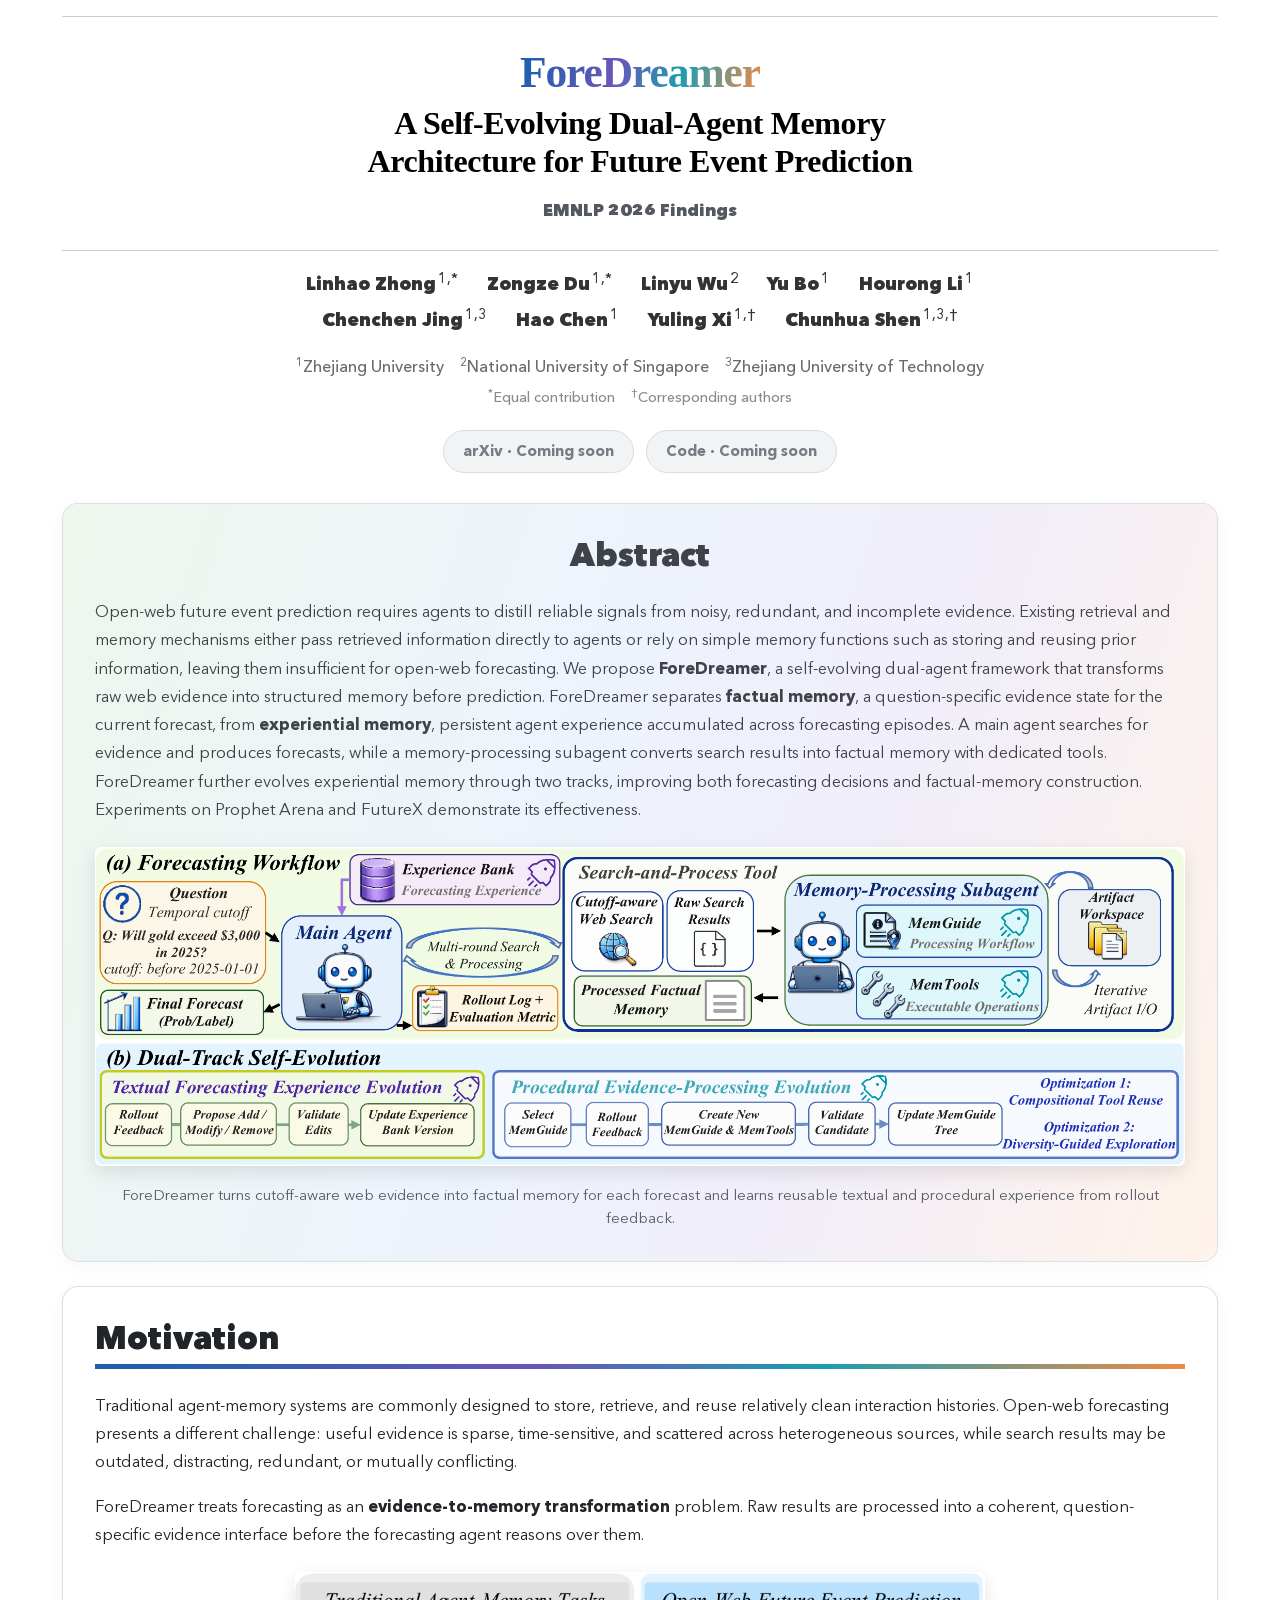
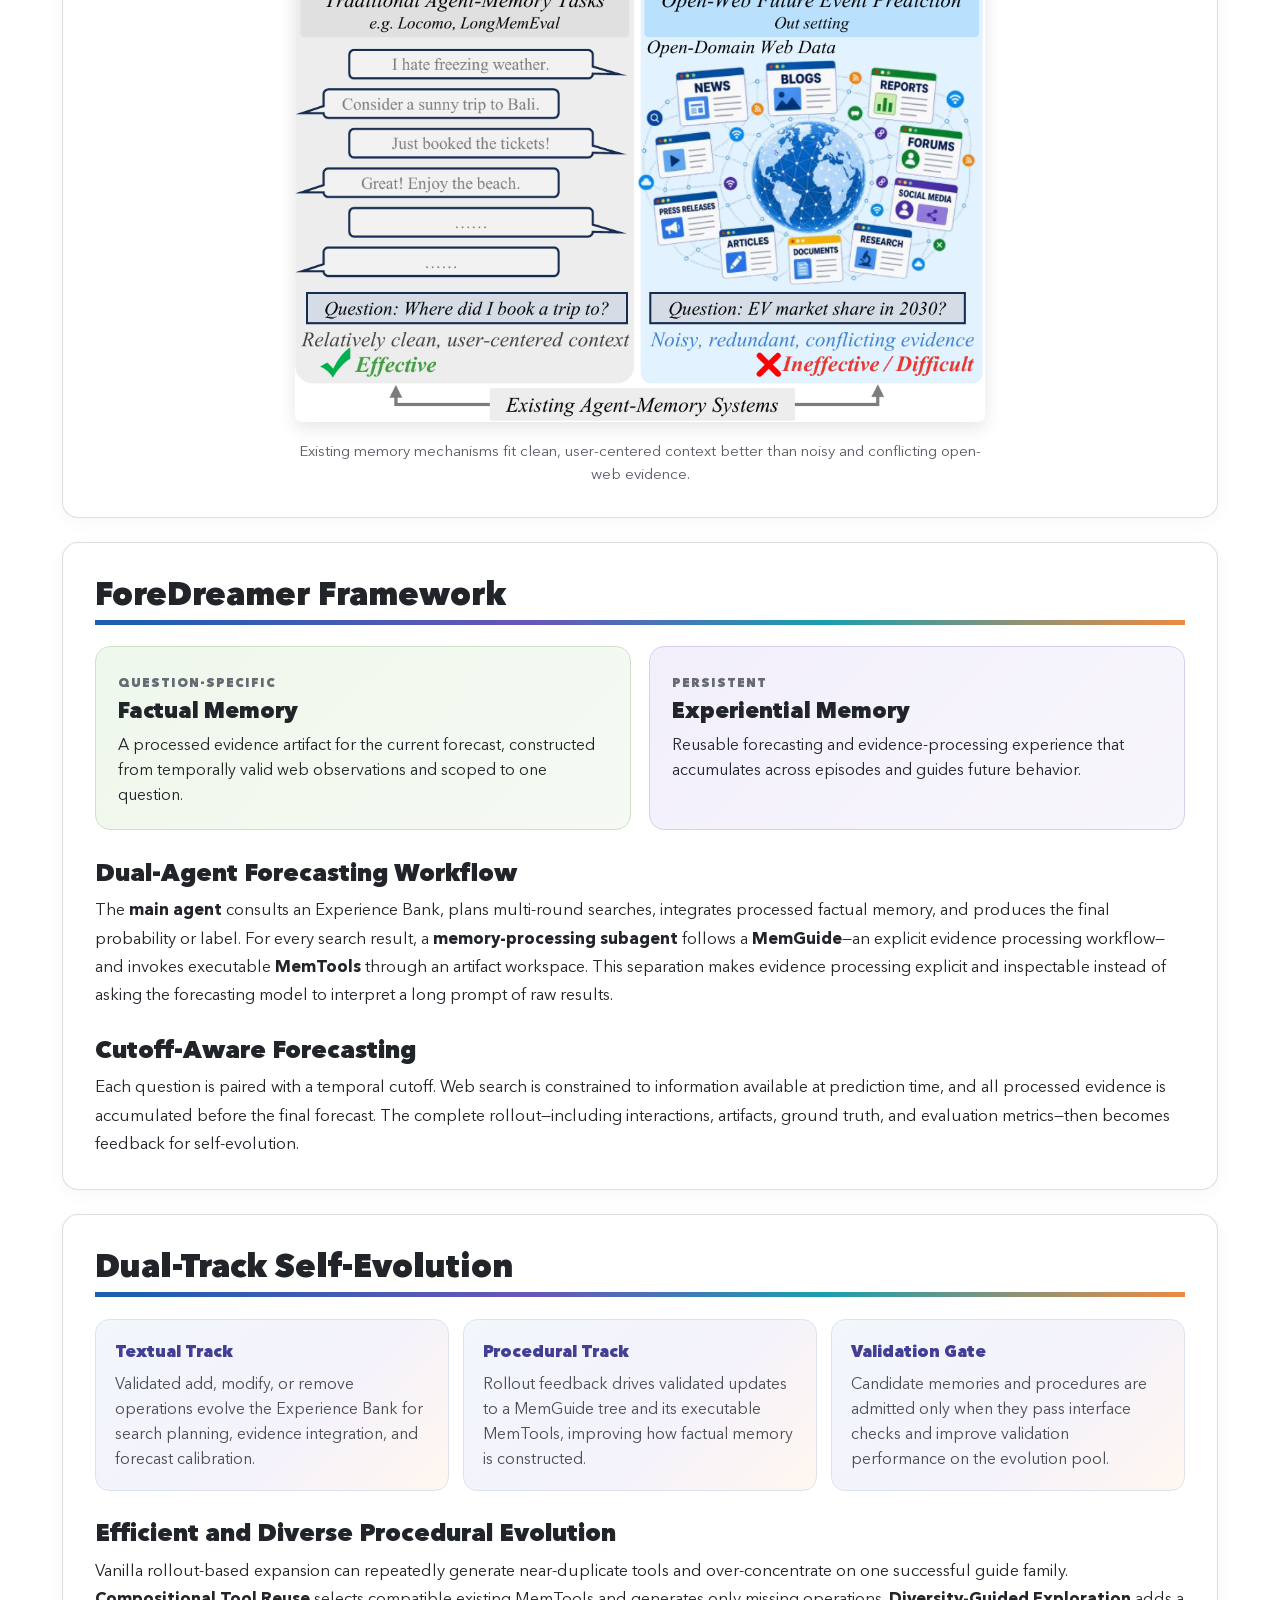
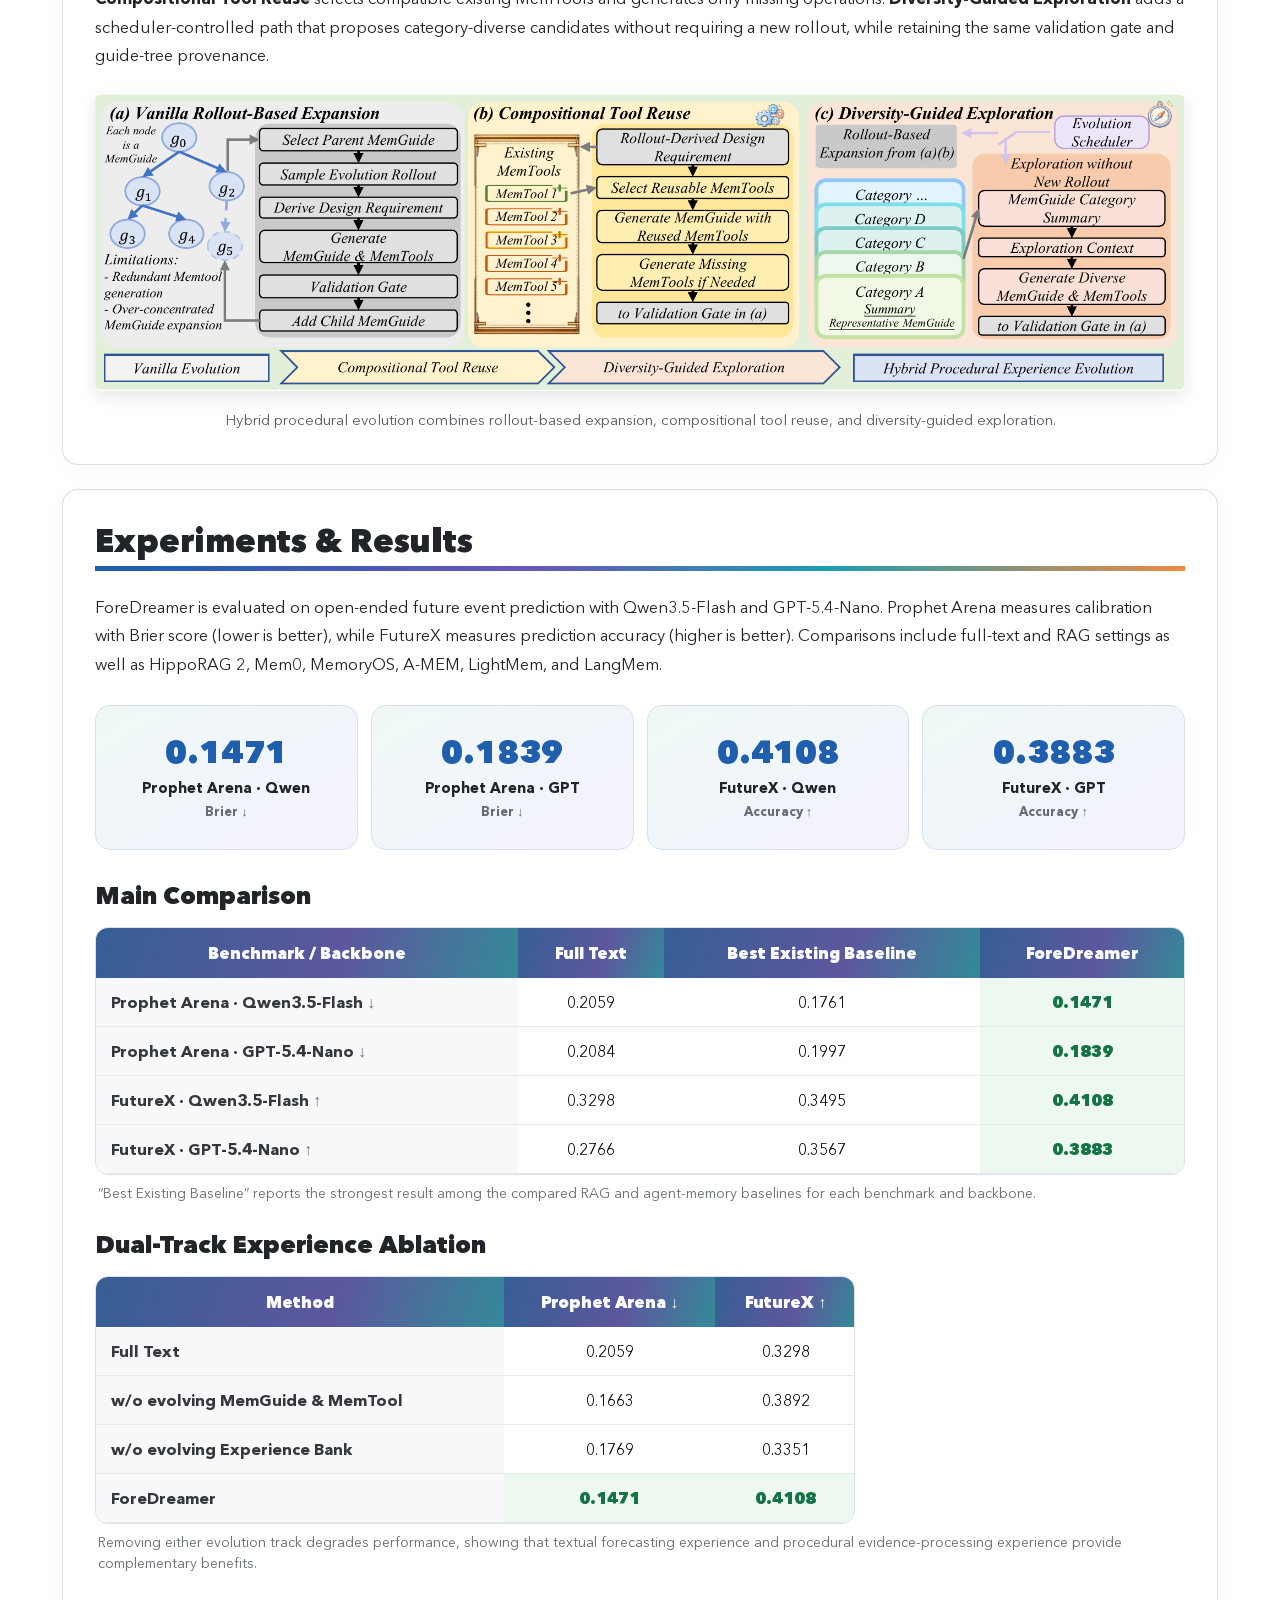
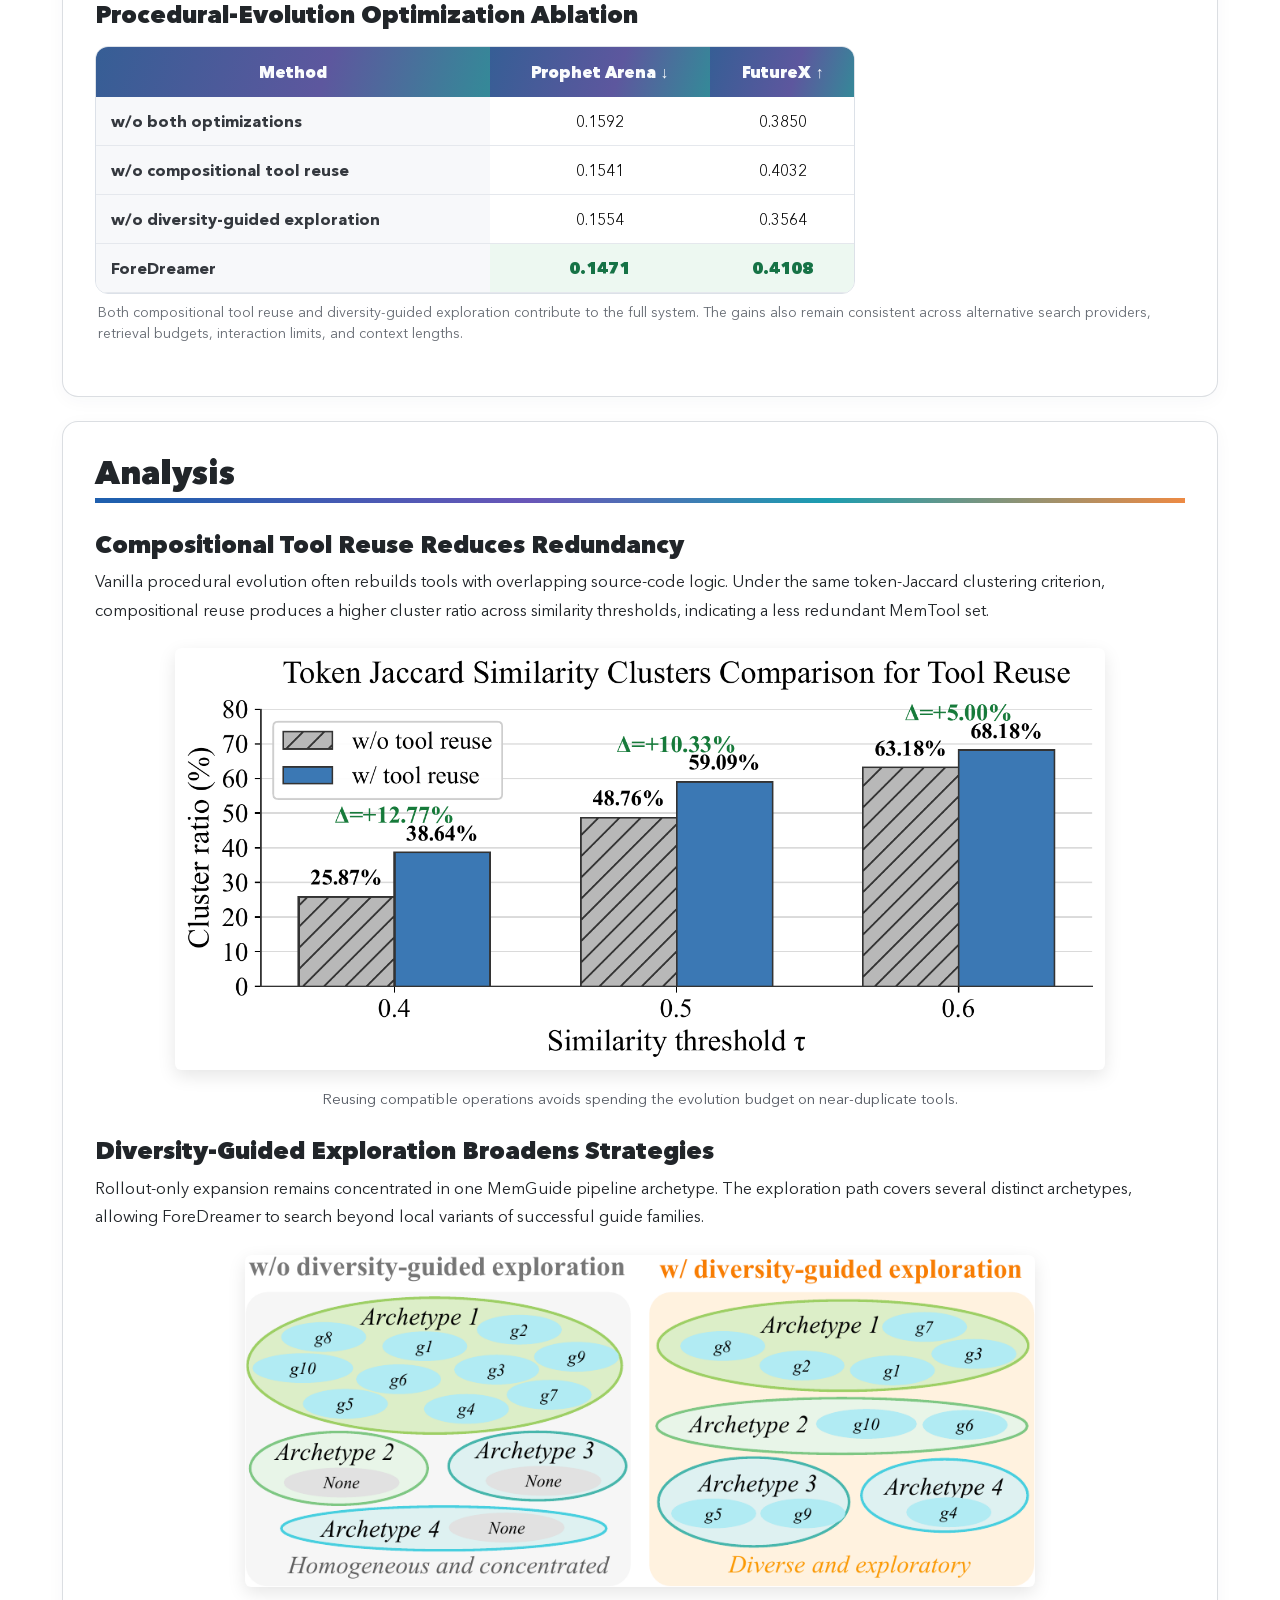
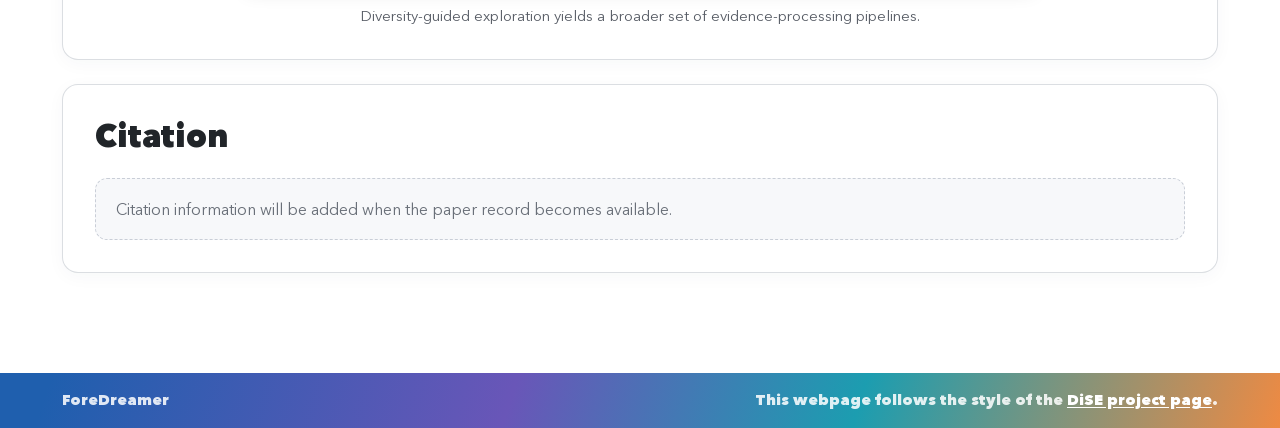
==== ForeDreamer/index.html @ 13ed76a6 "Add ForeDreamer project page" ====
<!doctype html>
<html lang="en">
<head>
    <meta charset="utf-8">
    <meta name="viewport" content="width=device-width, initial-scale=1">
    <meta name="description" content="ForeDreamer: A Self-Evolving Dual-Agent Memory Architecture for Future Event Prediction">
    <meta property="og:title" content="ForeDreamer">
    <meta property="og:description" content="A Self-Evolving Dual-Agent Memory Architecture for Future Event Prediction">
    <meta property="og:type" content="website">
    <title>ForeDreamer: Self-Evolving Memory for Future Event Prediction</title>

    <link rel="stylesheet" href="https://cdn.jsdelivr.net/npm/bootstrap@5.3.0-alpha3/dist/css/bootstrap.min.css"
          integrity="sha384-KK94CHFLLe+nY2dmCWGMq91rCGa5gtU4mk92HdvYe+M/SXH301p5ILy+dN9+nJOZ"
          crossorigin="anonymous">
    <link rel="stylesheet" href="../DiSE/fonts/avenir-next/stylesheet.css">
    <link rel="stylesheet" href="style.css">
</head>

<body>
<header class="container">
    <hr>
    <div class="container text-center hero">
        <div class="hero-mark x-gradient-font">ForeDreamer</div>
        <h1 class="title-font text-body-emphasis">
            A Self-Evolving Dual-Agent Memory Architecture for Future Event Prediction
        </h1>
        <p class="venue-line">EMNLP 2026 Findings</p>
    </div>
    <hr>

    <div class="container author text-center">
        <div class="author-row">
            <div class="author-name">
                <a href="https://zhongzero.github.io/"><strong>Linhao Zhong</strong></a><sup>1,*</sup>
            </div>
            <div class="author-name">
                <span><strong>Zongze Du</strong></span><sup>1,*</sup>
            </div>
            <div class="author-name">
                <a href="https://github.com/Celve"><strong>Linyu Wu</strong></a><sup>2</sup>
            </div>
            <div class="author-name">
                <span><strong>Yu Bo</strong></span><sup>1</sup>
            </div>
            <div class="author-name">
                <span><strong>Hourong Li</strong></span><sup>1</sup>
            </div>
        </div>
        <div class="author-row">
            <div class="author-name">
                <a href="https://jingchenchen.github.io/"><strong>Chenchen Jing</strong></a><sup>1,3</sup>
            </div>
            <div class="author-name">
                <a href="https://scholar.google.com/citations?user=FaOqRpcAAAAJ"><strong>Hao Chen</strong></a><sup>1</sup>
            </div>
            <div class="author-name">
                <a href="https://scholar.google.com/citations?user=5n05YgoAAAAJ"><strong>Yuling Xi</strong></a><sup>1,†</sup>
            </div>
            <div class="author-name">
                <a href="https://cshen.github.io/"><strong>Chunhua Shen</strong></a><sup>1,3,†</sup>
            </div>
        </div>

        <div class="organization">
            <sup>1</sup>Zhejiang University &nbsp;&nbsp;
            <sup>2</sup>National University of Singapore &nbsp;&nbsp;
            <sup>3</sup>Zhejiang University of Technology
        </div>
        <div class="footnote">
            <sup>*</sup>Equal contribution &nbsp;&nbsp;
            <sup>†</sup>Corresponding authors
        </div>
    </div>

    <div id="links" class="text-center" aria-label="Project resources">
        <span class="resource-pill unavailable">arXiv · Coming soon</span>
        <span class="resource-pill unavailable">Code · Coming soon</span>
    </div>
</header>

<main class="container">
    <section class="card">
        <div class="card-body x-gradient-block">
            <h2 class="card-title text-center card-title-margin">Abstract</h2>
            <p class="card-text">
                Open-web future event prediction requires agents to distill reliable signals from noisy, redundant,
                and incomplete evidence. Existing retrieval and memory mechanisms either pass retrieved information
                directly to agents or rely on simple memory functions such as storing and reusing prior information,
                leaving them insufficient for open-web forecasting. We propose <strong>ForeDreamer</strong>, a
                self-evolving dual-agent framework that transforms raw web evidence into structured memory before
                prediction. ForeDreamer separates <strong>factual memory</strong>, a question-specific evidence state
                for the current forecast, from <strong>experiential memory</strong>, persistent agent experience
                accumulated across forecasting episodes. A main agent searches for evidence and produces forecasts,
                while a memory-processing subagent converts search results into factual memory with dedicated tools.
                ForeDreamer further evolves experiential memory through two tracks, improving both forecasting
                decisions and factual-memory construction. Experiments on Prophet Arena and FutureX demonstrate its
                effectiveness.
            </p>
            <div class="text-center mt-4">
                <figure class="figure hero-figure">
                    <img src="./assets/overview.png" class="img-fluid rounded figure-img"
                         alt="Overview of the ForeDreamer forecasting workflow and dual-track self-evolution">
                    <figcaption class="figure-caption">
                        ForeDreamer turns cutoff-aware web evidence into factual memory for each forecast and learns
                        reusable textual and procedural experience from rollout feedback.
                    </figcaption>
                </figure>
            </div>
        </div>
    </section>

    <section class="card">
        <div class="card-body">
            <h2 class="card-title card-title-margin">Motivation</h2>
            <hr class="body-hr">
            <p class="card-text">
                Traditional agent-memory systems are commonly designed to store, retrieve, and reuse relatively clean
                interaction histories. Open-web forecasting presents a different challenge: useful evidence is sparse,
                time-sensitive, and scattered across heterogeneous sources, while search results may be outdated,
                distracting, redundant, or mutually conflicting.
            </p>
            <p class="card-text">
                ForeDreamer treats forecasting as an <strong>evidence-to-memory transformation</strong> problem. Raw
                results are processed into a coherent, question-specific evidence interface before the forecasting
                agent reasons over them.
            </p>
            <div class="text-center mt-4">
                <figure class="figure compact-figure">
                    <img src="./assets/memory-task-mismatch.png" class="img-fluid rounded figure-img"
                         alt="Task mismatch between traditional agent memory and open-web future event prediction">
                    <figcaption class="figure-caption">
                        Existing memory mechanisms fit clean, user-centered context better than noisy and conflicting
                        open-web evidence.
                    </figcaption>
                </figure>
            </div>
        </div>
    </section>

    <section class="card">
        <div class="card-body">
            <h2 class="card-title card-title-margin">ForeDreamer Framework</h2>
            <hr class="body-hr">
            <div class="memory-grid">
                <div class="memory-card factual-memory">
                    <span class="eyebrow">Question-specific</span>
                    <h3>Factual Memory</h3>
                    <p>
                        A processed evidence artifact for the current forecast, constructed from temporally valid web
                        observations and scoped to one question.
                    </p>
                </div>
                <div class="memory-card experiential-memory">
                    <span class="eyebrow">Persistent</span>
                    <h3>Experiential Memory</h3>
                    <p>
                        Reusable forecasting and evidence-processing experience that accumulates across episodes and
                        guides future behavior.
                    </p>
                </div>
            </div>

            <h4>Dual-Agent Forecasting Workflow</h4>
            <p class="card-text">
                The <strong>main agent</strong> consults an Experience Bank, plans multi-round searches, integrates
                processed factual memory, and produces the final probability or label. For every search result, a
                <strong>memory-processing subagent</strong> follows a <strong>MemGuide</strong>—an explicit evidence
                processing workflow—and invokes executable <strong>MemTools</strong> through an artifact workspace.
                This separation makes evidence processing explicit and inspectable instead of asking the forecasting
                model to interpret a long prompt of raw results.
            </p>

            <h4>Cutoff-Aware Forecasting</h4>
            <p class="card-text">
                Each question is paired with a temporal cutoff. Web search is constrained to information available at
                prediction time, and all processed evidence is accumulated before the final forecast. The complete
                rollout—including interactions, artifacts, ground truth, and evaluation metrics—then becomes feedback
                for self-evolution.
            </p>
        </div>
    </section>

    <section class="card">
        <div class="card-body">
            <h2 class="card-title card-title-margin">Dual-Track Self-Evolution</h2>
            <hr class="body-hr">
            <div class="result-grid">
                <div class="metric-card">
                    <span class="metric">Textual Track</span>
                    <p>
                        Validated add, modify, or remove operations evolve the Experience Bank for search planning,
                        evidence integration, and forecast calibration.
                    </p>
                </div>
                <div class="metric-card">
                    <span class="metric">Procedural Track</span>
                    <p>
                        Rollout feedback drives validated updates to a MemGuide tree and its executable MemTools,
                        improving how factual memory is constructed.
                    </p>
                </div>
                <div class="metric-card">
                    <span class="metric">Validation Gate</span>
                    <p>
                        Candidate memories and procedures are admitted only when they pass interface checks and improve
                        validation performance on the evolution pool.
                    </p>
                </div>
            </div>

            <h4>Efficient and Diverse Procedural Evolution</h4>
            <p class="card-text">
                Vanilla rollout-based expansion can repeatedly generate near-duplicate tools and over-concentrate on
                one successful guide family. <strong>Compositional Tool Reuse</strong> selects compatible existing
                MemTools and generates only missing operations. <strong>Diversity-Guided Exploration</strong> adds a
                scheduler-controlled path that proposes category-diverse candidates without requiring a new rollout,
                while retaining the same validation gate and guide-tree provenance.
            </p>
            <div class="text-center mt-4">
                <figure class="figure wide-figure">
                    <img src="./assets/procedural-evolution.png" class="img-fluid rounded figure-img"
                         alt="Procedural evidence-processing evolution in ForeDreamer">
                    <figcaption class="figure-caption">
                        Hybrid procedural evolution combines rollout-based expansion, compositional tool reuse, and
                        diversity-guided exploration.
                    </figcaption>
                </figure>
            </div>
        </div>
    </section>

    <section class="card">
        <div class="card-body">
            <h2 class="card-title card-title-margin">Experiments &amp; Results</h2>
            <hr class="body-hr">
            <p class="card-text">
                ForeDreamer is evaluated on open-ended future event prediction with Qwen3.5-Flash and GPT-5.4-Nano.
                Prophet Arena measures calibration with Brier score (lower is better), while FutureX measures prediction
                accuracy (higher is better). Comparisons include full-text and RAG settings as well as HippoRAG 2,
                Mem0, MemoryOS, A-MEM, LightMem, and LangMem.
            </p>

            <div class="score-grid" aria-label="ForeDreamer headline results">
                <div class="score-card">
                    <span class="score">0.1471</span>
                    <span class="score-label">Prophet Arena · Qwen</span>
                    <span class="direction">Brier ↓</span>
                </div>
                <div class="score-card">
                    <span class="score">0.1839</span>
                    <span class="score-label">Prophet Arena · GPT</span>
                    <span class="direction">Brier ↓</span>
                </div>
                <div class="score-card">
                    <span class="score">0.4108</span>
                    <span class="score-label">FutureX · Qwen</span>
                    <span class="direction">Accuracy ↑</span>
                </div>
                <div class="score-card">
                    <span class="score">0.3883</span>
                    <span class="score-label">FutureX · GPT</span>
                    <span class="direction">Accuracy ↑</span>
                </div>
            </div>

            <h4>Main Comparison</h4>
            <div class="table-responsive result-table-wrap">
                <table class="table result-table align-middle">
                    <thead>
                    <tr>
                        <th scope="col">Benchmark / Backbone</th>
                        <th scope="col">Full Text</th>
                        <th scope="col">Best Existing Baseline</th>
                        <th scope="col">ForeDreamer</th>
                    </tr>
                    </thead>
                    <tbody>
                    <tr>
                        <th scope="row">Prophet Arena · Qwen3.5-Flash <span class="table-direction">↓</span></th>
                        <td>0.2059</td>
                        <td>0.1761</td>
                        <td class="best">0.1471</td>
                    </tr>
                    <tr>
                        <th scope="row">Prophet Arena · GPT-5.4-Nano <span class="table-direction">↓</span></th>
                        <td>0.2084</td>
                        <td>0.1997</td>
                        <td class="best">0.1839</td>
                    </tr>
                    <tr>
                        <th scope="row">FutureX · Qwen3.5-Flash <span class="table-direction">↑</span></th>
                        <td>0.3298</td>
                        <td>0.3495</td>
                        <td class="best">0.4108</td>
                    </tr>
                    <tr>
                        <th scope="row">FutureX · GPT-5.4-Nano <span class="table-direction">↑</span></th>
                        <td>0.2766</td>
                        <td>0.3567</td>
                        <td class="best">0.3883</td>
                    </tr>
                    </tbody>
                </table>
            </div>
            <p class="table-note">
                “Best Existing Baseline” reports the strongest result among the compared RAG and agent-memory
                baselines for each benchmark and backbone.
            </p>

            <h4>Dual-Track Experience Ablation</h4>
            <div class="table-responsive result-table-wrap compact-table">
                <table class="table result-table align-middle">
                    <thead>
                    <tr>
                        <th scope="col">Method</th>
                        <th scope="col">Prophet Arena ↓</th>
                        <th scope="col">FutureX ↑</th>
                    </tr>
                    </thead>
                    <tbody>
                    <tr>
                        <th scope="row">Full Text</th>
                        <td>0.2059</td>
                        <td>0.3298</td>
                    </tr>
                    <tr>
                        <th scope="row">w/o evolving MemGuide &amp; MemTool</th>
                        <td>0.1663</td>
                        <td>0.3892</td>
                    </tr>
                    <tr>
                        <th scope="row">w/o evolving Experience Bank</th>
                        <td>0.1769</td>
                        <td>0.3351</td>
                    </tr>
                    <tr>
                        <th scope="row">ForeDreamer</th>
                        <td class="best">0.1471</td>
                        <td class="best">0.4108</td>
                    </tr>
                    </tbody>
                </table>
            </div>
            <p class="table-note">
                Removing either evolution track degrades performance, showing that textual forecasting experience and
                procedural evidence-processing experience provide complementary benefits.
            </p>

            <h4>Procedural-Evolution Optimization Ablation</h4>
            <div class="table-responsive result-table-wrap compact-table">
                <table class="table result-table align-middle">
                    <thead>
                    <tr>
                        <th scope="col">Method</th>
                        <th scope="col">Prophet Arena ↓</th>
                        <th scope="col">FutureX ↑</th>
                    </tr>
                    </thead>
                    <tbody>
                    <tr>
                        <th scope="row">w/o both optimizations</th>
                        <td>0.1592</td>
                        <td>0.3850</td>
                    </tr>
                    <tr>
                        <th scope="row">w/o compositional tool reuse</th>
                        <td>0.1541</td>
                        <td>0.4032</td>
                    </tr>
                    <tr>
                        <th scope="row">w/o diversity-guided exploration</th>
                        <td>0.1554</td>
                        <td>0.3564</td>
                    </tr>
                    <tr>
                        <th scope="row">ForeDreamer</th>
                        <td class="best">0.1471</td>
                        <td class="best">0.4108</td>
                    </tr>
                    </tbody>
                </table>
            </div>
            <p class="table-note">
                Both compositional tool reuse and diversity-guided exploration contribute to the full system. The
                gains also remain consistent across alternative search providers, retrieval budgets, interaction
                limits, and context lengths.
            </p>
        </div>
    </section>

    <section class="card">
        <div class="card-body">
            <h2 class="card-title card-title-margin">Analysis</h2>
            <hr class="body-hr">
            <h4>Compositional Tool Reuse Reduces Redundancy</h4>
            <p class="card-text">
                Vanilla procedural evolution often rebuilds tools with overlapping source-code logic. Under the same
                token-Jaccard clustering criterion, compositional reuse produces a higher cluster ratio across
                similarity thresholds, indicating a less redundant MemTool set.
            </p>
            <div class="text-center mt-4">
                <figure class="figure analysis-figure">
                    <img src="./assets/tool-reuse-analysis.png" class="img-fluid rounded figure-img"
                         alt="MemTool cluster ratio comparison with and without compositional tool reuse">
                    <figcaption class="figure-caption">
                        Reusing compatible operations avoids spending the evolution budget on near-duplicate tools.
                    </figcaption>
                </figure>
            </div>

            <h4>Diversity-Guided Exploration Broadens Strategies</h4>
            <p class="card-text">
                Rollout-only expansion remains concentrated in one MemGuide pipeline archetype. The exploration path
                covers several distinct archetypes, allowing ForeDreamer to search beyond local variants of successful
                guide families.
            </p>
            <div class="text-center mt-4">
                <figure class="figure analysis-figure diversity-figure">
                    <img src="./assets/diversity-analysis.png" class="img-fluid rounded figure-img"
                         alt="MemGuide archetypes with and without diversity-guided exploration">
                    <figcaption class="figure-caption">
                        Diversity-guided exploration yields a broader set of evidence-processing pipelines.
                    </figcaption>
                </figure>
            </div>
        </div>
    </section>

    <section class="card citation-card">
        <div class="card-body">
            <h2 class="card-title card-title-margin">Citation</h2>
            <p class="coming-soon mb-0">
                Citation information will be added when the paper record becomes available.
            </p>
        </div>
    </section>
</main>

<footer class="footer">
    <div class="container footer-inner">
        <p class="footer-title mb-0">ForeDreamer</p>
        <p class="footer-text mb-0">
            This webpage follows the style of the
            <a href="../DiSE/">DiSE project page</a>.
        </p>
    </div>
</footer>
</body>
</html>
---- DiSE/fonts/avenir-next/stylesheet.css ----
@font-face {
    font-family: 'Avenir Next Cyr';
    src: url('AvenirNextCyr-UltraLight.eot');
    src: local('Avenir Next Cyr Ultra Light'), local('AvenirNextCyr-UltraLight'),
        url('AvenirNextCyr-UltraLight.eot?#iefix') format('embedded-opentype'),
        url('AvenirNextCyr-UltraLight.woff2') format('woff2'),
        url('AvenirNextCyr-UltraLight.woff') format('woff'),
        url('AvenirNextCyr-UltraLight.ttf') format('truetype');
    font-weight: 100;
    font-style: normal;
}

@font-face {
    font-family: 'Avenir Next Cyr';
    src: url('AvenirNextCyr-UltraLightIt.eot');
    src: local('Avenir Next Cyr Ultra Light Italic'), local('AvenirNextCyr-UltraLightIt'),
        url('AvenirNextCyr-UltraLightIt.eot?#iefix') format('embedded-opentype'),
        url('AvenirNextCyr-UltraLightIt.woff2') format('woff2'),
        url('AvenirNextCyr-UltraLightIt.woff') format('woff'),
        url('AvenirNextCyr-UltraLightIt.ttf') format('truetype');
    font-weight: 100;
    font-style: italic;
}

@font-face {
    font-family: 'Avenir Next Cyr';
    src: url('AvenirNextCyr-Thin.eot');
    src: local('Avenir Next Cyr Thin'), local('AvenirNextCyr-Thin'),
        url('AvenirNextCyr-Thin.eot?#iefix') format('embedded-opentype'),
        url('AvenirNextCyr-Thin.woff2') format('woff2'),
        url('AvenirNextCyr-Thin.woff') format('woff'),
        url('AvenirNextCyr-Thin.ttf') format('truetype');
    font-weight: 200;
    font-style: normal;
}

@font-face {
    font-family: 'Avenir Next Cyr';
    src: url('AvenirNextCyr-ThinItalic.eot');
    src: local('Avenir Next Cyr Thin Italic'), local('AvenirNextCyr-ThinItalic'),
        url('AvenirNextCyr-ThinItalic.eot?#iefix') format('embedded-opentype'),
        url('AvenirNextCyr-ThinItalic.woff2') format('woff2'),
        url('AvenirNextCyr-ThinItalic.woff') format('woff'),
        url('AvenirNextCyr-ThinItalic.ttf') format('truetype');
    font-weight: 200;
    font-style: italic;
}

@font-face {
    font-family: 'Avenir Next Cyr';
    src: url('AvenirNextCyr-Light.eot');
    src: local('Avenir Next Cyr Light'), local('AvenirNextCyr-Light'),
        url('AvenirNextCyr-Light.eot?#iefix') format('embedded-opentype'),
        url('AvenirNextCyr-Light.woff2') format('woff2'),
        url('AvenirNextCyr-Light.woff') format('woff'),
        url('AvenirNextCyr-Light.ttf') format('truetype');
    font-weight: 300;
    font-style: normal;
}

@font-face {
    font-family: 'Avenir Next Cyr';
    src: url('AvenirNextCyr-LightItalic.eot');
    src: local('Avenir Next Cyr Light Italic'), local('AvenirNextCyr-LightItalic'),
        url('AvenirNextCyr-LightItalic.eot?#iefix') format('embedded-opentype'),
        url('AvenirNextCyr-LightItalic.woff2') format('woff2'),
        url('AvenirNextCyr-LightItalic.woff') format('woff'),
        url('AvenirNextCyr-LightItalic.ttf') format('truetype');
    font-weight: 300;
    font-style: italic;
}

@font-face {
    font-family: 'Avenir Next Cyr';
    src: url('AvenirNextCyr-Regular.eot');
    src: local('Avenir Next Cyr Regular'), local('AvenirNextCyr-Regular'),
        url('AvenirNextCyr-Regular.eot?#iefix') format('embedded-opentype'),
        url('AvenirNextCyr-Regular.woff2') format('woff2'),
        url('AvenirNextCyr-Regular.woff') format('woff'),
        url('AvenirNextCyr-Regular.ttf') format('truetype');
    font-weight: 400;
    font-style: normal;
}

@font-face {
    font-family: 'Avenir Next Cyr';
    src: url('AvenirNextCyr-Italic.eot');
    src: local('Avenir Next Cyr Italic'), local('AvenirNextCyr-Italic'),
        url('AvenirNextCyr-Italic.eot?#iefix') format('embedded-opentype'),
        url('AvenirNextCyr-Italic.woff2') format('woff2'),
        url('AvenirNextCyr-Italic.woff') format('woff'),
        url('AvenirNextCyr-Italic.ttf') format('truetype');
    font-weight: 400;
    font-style: italic;
}

@font-face {
    font-family: 'Avenir Next Cyr';
    src: url('AvenirNextCyr-Medium.eot');
    src: local('Avenir Next Cyr Medium'), local('AvenirNextCyr-Medium'),
        url('AvenirNextCyr-Medium.eot?#iefix') format('embedded-opentype'),
        url('AvenirNextCyr-Medium.woff2') format('woff2'),
        url('AvenirNextCyr-Medium.woff') format('woff'),
        url('AvenirNextCyr-Medium.ttf') format('truetype');
    font-weight: 500;
    font-style: normal;
}

@font-face {
    font-family: 'Avenir Next Cyr';
    src: url('AvenirNextCyr-MediumItalic.eot');
    src: local('Avenir Next Cyr Medium Italic'), local('AvenirNextCyr-MediumItalic'),
        url('AvenirNextCyr-MediumItalic.eot?#iefix') format('embedded-opentype'),
        url('AvenirNextCyr-MediumItalic.woff2') format('woff2'),
        url('AvenirNextCyr-MediumItalic.woff') format('woff'),
        url('AvenirNextCyr-MediumItalic.ttf') format('truetype');
    font-weight: 500;
    font-style: italic;
}

@font-face {
    font-family: 'Avenir Next Cyr';
    src: url('AvenirNextCyr-Demi.eot');
    src: local('Avenir Next Cyr Demi'), local('AvenirNextCyr-Demi'),
        url('AvenirNextCyr-Demi.eot?#iefix') format('embedded-opentype'),
        url('AvenirNextCyr-Demi.woff2') format('woff2'),
        url('AvenirNextCyr-Demi.woff') format('woff'),
        url('AvenirNextCyr-Demi.ttf') format('truetype');
    font-weight: 600;
    font-style: normal;
}

@font-face {
    font-family: 'Avenir Next Cyr';
    src: url('AvenirNextCyr-DemiItalic.eot');
    src: local('Avenir Next Cyr Demi Italic'), local('AvenirNextCyr-DemiItalic'),
        url('AvenirNextCyr-DemiItalic.eot?#iefix') format('embedded-opentype'),
        url('AvenirNextCyr-DemiItalic.woff2') format('woff2'),
        url('AvenirNextCyr-DemiItalic.woff') format('woff'),
        url('AvenirNextCyr-DemiItalic.ttf') format('truetype');
    font-weight: 600;
    font-style: italic;
}

@font-face {
    font-family: 'Avenir Next Cyr';
    src: url('AvenirNextCyr-Bold.eot');
    src: local('Avenir Next Cyr Bold'), local('AvenirNextCyr-Bold'),
        url('AvenirNextCyr-Bold.eot?#iefix') format('embedded-opentype'),
        url('AvenirNextCyr-Bold.woff2') format('woff2'),
        url('AvenirNextCyr-Bold.woff') format('woff'),
        url('AvenirNextCyr-Bold.ttf') format('truetype');
    font-weight: 700;
    font-style: normal;
}

@font-face {
    font-family: 'Avenir Next Cyr';
    src: url('AvenirNextCyr-BoldItalic.eot');
    src: local('Avenir Next Cyr Bold Italic'), local('AvenirNextCyr-BoldItalic'),
        url('AvenirNextCyr-BoldItalic.eot?#iefix') format('embedded-opentype'),
        url('AvenirNextCyr-BoldItalic.woff2') format('woff2'),
        url('AvenirNextCyr-BoldItalic.woff') format('woff'),
        url('AvenirNextCyr-BoldItalic.ttf') format('truetype');
    font-weight: 700;
    font-style: italic;
}

@font-face {
    font-family: 'Avenir Next Cyr';
    src: url('AvenirNextCyr-Heavy.eot');
    src: local('Avenir Next Cyr Heavy'), local('AvenirNextCyr-Heavy'),
        url('AvenirNextCyr-Heavy.eot?#iefix') format('embedded-opentype'),
        url('AvenirNextCyr-Heavy.woff2') format('woff2'),
        url('AvenirNextCyr-Heavy.woff') format('woff'),
        url('AvenirNextCyr-Heavy.ttf') format('truetype');
    font-weight: 900;
    font-style: normal;
}

@font-face {
    font-family: 'Avenir Next Cyr';
    src: url('AvenirNextCyr-HeavyItalic.eot');
    src: local('Avenir Next Cyr Heavy Italic'), local('AvenirNextCyr-HeavyItalic'),
        url('AvenirNextCyr-HeavyItalic.eot?#iefix') format('embedded-opentype'),
        url('AvenirNextCyr-HeavyItalic.woff2') format('woff2'),
        url('AvenirNextCyr-HeavyItalic.woff') format('woff'),
        url('AvenirNextCyr-HeavyItalic.ttf') format('truetype');
    font-weight: 900;
    font-style: italic;
}
---- ForeDreamer/style.css ----
:root {
    --blue: #1f5fae;
    --purple: #6956b8;
    --cyan: #1c9db0;
    --orange: #ee8a43;
    --green: #628f52;
    --ink: #30333a;
    --muted: #666b73;
    --line: #e0e4eb;
}

* {
    box-sizing: border-box;
    font-family: 'Avenir', 'Avenir Next Cyr', 'Microsoft YaHei', Arial, sans-serif;
}

body {
    color: var(--ink);
    background: #fff;
}

a {
    color: var(--purple);
    text-decoration: none;
}

a:hover {
    color: var(--orange);
}

header.container,
main.container,
.footer .container {
    max-width: 1180px;
}

.hero {
    padding: 18px 0 10px;
}

.hero-mark {
    display: inline-block;
    margin-bottom: 10px;
    font-family: "Playfair Display", Georgia, "Times New Roman", serif;
    font-size: clamp(2rem, 3.4vw, 2.8rem);
    font-weight: 800;
    line-height: 0.98;
    letter-spacing: -0.025em;
}

.title-font {
    max-width: 900px;
    margin: 0 auto;
    font-family: "Playfair Display", Georgia, "Times New Roman", serif;
    font-size: clamp(1.35rem, 2.6vw, 2rem);
    font-weight: 600;
    line-height: 1.2;
    letter-spacing: -0.012em;
    text-wrap: balance;
}

.x-gradient-font {
    background: linear-gradient(107.54deg, var(--blue) 4%, var(--purple) 40%, var(--cyan) 67%, var(--orange) 100%);
    background-clip: text;
    -webkit-background-clip: text;
    -webkit-text-fill-color: transparent;
}

.venue-line {
    margin: 18px 0 0;
    color: #535861;
    font-size: 1.05rem;
    font-weight: 800;
}

.author {
    font-size: 18px;
    font-weight: 500;
}

.author-row {
    display: flex;
    flex-wrap: wrap;
    justify-content: center;
}

.author-name {
    display: inline-block;
    margin: 0.28rem 0.9rem;
    white-space: nowrap;
}

.author-name a,
.author-name span {
    color: #333;
    font-weight: bold;
}

.author-name a:hover {
    color: var(--blue);
}

.author-name sup {
    margin-left: 2px;
    font-size: 0.8em;
}

.organization {
    margin-top: 1rem;
    color: var(--muted);
    font-size: 0.9em;
}

.footnote {
    margin-top: 0.5rem;
    color: #858991;
    font-size: 0.8em;
}

#links {
    display: flex;
    flex-wrap: wrap;
    justify-content: center;
    gap: 12px;
    margin: 22px 0 30px;
}

.resource-pill {
    min-width: 178px;
    padding: 9px 19px;
    border: 1px solid #d8dce4;
    border-radius: 999px;
    font-size: 0.95rem;
    font-weight: 700;
}

.resource-pill.unavailable {
    color: #777c84;
    background: #f2f3f5;
    cursor: default;
}

main.container {
    padding-bottom: 20px;
}

.card {
    margin-bottom: 24px;
    overflow: hidden;
    border: 1px solid rgba(33, 52, 76, 0.16);
    border-radius: 16px;
    box-shadow: 0 4px 18px rgba(35, 52, 72, 0.035);
}

.card-body {
    padding: 2rem;
}

.x-gradient-block {
    color: #3f4248;
    background: linear-gradient(107.54deg, #eef6ed 0%, #edf4fb 38%, #f1eef9 67%, #fff3ea 100%);
}

.card-title {
    font-family: 'Avenir', 'Avenir Next Cyr', sans-serif;
    font-weight: 800;
}

.card-title-margin {
    margin-bottom: 0.7em;
}

.body-hr {
    position: relative;
    height: 5px;
    margin-top: -1em;
    margin-bottom: 1.35rem;
    border: 0;
    background: linear-gradient(107.54deg, var(--blue) 4%, var(--purple) 40%, var(--cyan) 67%, var(--orange) 100%);
    opacity: 1;
}

h4 {
    margin-top: 1.7rem;
    font-weight: 800;
}

.card-text {
    font-size: 1.04rem;
    line-height: 1.7;
}

.hero-figure,
.wide-figure {
    width: 100%;
    margin: 0 auto;
}

.compact-figure {
    max-width: 690px;
    margin: 0 auto;
}

.analysis-figure {
    max-width: 930px;
    margin: 0 auto;
}

.diversity-figure {
    max-width: 790px;
}

.figure-img {
    background: #fff;
    box-shadow: 0 6px 18px rgba(0, 0, 0, 0.10);
}

.figure-caption {
    margin-top: 10px;
    color: #575c65;
    font-size: 0.94rem;
}

.memory-grid {
    display: grid;
    grid-template-columns: repeat(2, minmax(0, 1fr));
    gap: 18px;
    margin: 4px 0 1.8rem;
}

.memory-card {
    min-height: 175px;
    padding: 22px;
    border: 1px solid var(--line);
    border-radius: 15px;
}

.factual-memory {
    background: linear-gradient(135deg, #eff8ec, #f5faf3);
    border-color: #cfe1c8;
}

.experiential-memory {
    background: linear-gradient(135deg, #f2effb, #f8f6fc);
    border-color: #d8cff0;
}

.eyebrow {
    color: var(--muted);
    font-size: 0.78rem;
    font-weight: 800;
    letter-spacing: 0.08em;
    text-transform: uppercase;
}

.memory-card h3 {
    margin: 5px 0 8px;
    font-size: 1.35rem;
    font-weight: 800;
}

.memory-card p {
    margin: 0;
    line-height: 1.55;
}

.result-grid {
    display: grid;
    grid-template-columns: repeat(3, minmax(0, 1fr));
    gap: 14px;
    margin: 4px 0 1.8rem;
}

.metric-card {
    min-height: 158px;
    padding: 19px;
    border: 1px solid #dde3ec;
    border-radius: 14px;
    background: linear-gradient(135deg, #f2f7fc 0%, #f4f2fb 58%, #fff7f0 100%);
}

.metric {
    display: block;
    color: #423f94;
    font-size: 1.03rem;
    font-weight: 800;
}

.metric-card p {
    margin: 8px 0 0;
    color: #4a4e55;
    line-height: 1.55;
}

.score-grid {
    display: grid;
    grid-template-columns: repeat(4, minmax(0, 1fr));
    gap: 13px;
    margin: 1.7rem 0 2rem;
}

.score-card {
    display: flex;
    min-height: 145px;
    flex-direction: column;
    justify-content: center;
    padding: 19px 15px;
    border: 1px solid #d6e1eb;
    border-radius: 15px;
    text-align: center;
    background: linear-gradient(150deg, #f0f8f6, #f1f5fb 58%, #f7f2fb);
}

.score {
    color: var(--blue);
    font-size: 2rem;
    font-weight: 900;
    line-height: 1.1;
}

.score-label {
    margin-top: 8px;
    font-size: 0.92rem;
    font-weight: 700;
}

.direction {
    margin-top: 3px;
    color: var(--muted);
    font-size: 0.8rem;
    font-weight: 700;
}

.result-table-wrap {
    margin-top: 1rem;
    border: 1px solid #dce1e8;
    border-radius: 13px;
}

.result-table {
    min-width: 760px;
    margin-bottom: 0;
    text-align: center;
}

.result-table thead th {
    padding: 13px 15px;
    color: #f9fbfd;
    border-bottom: 0;
    background: linear-gradient(107.54deg, #365e95, #5d579e 58%, #348a98);
    font-weight: 800;
}

.result-table tbody th {
    color: #34383e;
    background: #f7f8fa;
    text-align: left;
}

.result-table td,
.result-table tbody th {
    padding: 12px 15px;
    border-color: #e5e8ed;
}

.result-table .best {
    color: #167346;
    background: #edf8f1;
    font-weight: 900;
}

.table-direction {
    color: #6c7380;
}

.table-note {
    margin: 8px 3px 1.2rem;
    color: var(--muted);
    font-size: 0.88rem;
}

.compact-table {
    max-width: 760px;
}

.coming-soon {
    padding: 18px 20px;
    border: 1px dashed #c9ced7;
    border-radius: 12px;
    color: #696f78;
    background: #f7f8fa;
}

.footer {
    margin-top: 3.5rem;
    padding: 1rem 0;
    background: linear-gradient(107.54deg, var(--blue) 4%, var(--purple) 40%, var(--cyan) 67%, var(--orange) 100%);
}

.footer-inner {
    display: flex;
    align-items: center;
    justify-content: space-between;
    gap: 20px;
}

.footer-title,
.footer-text {
    color: rgba(255, 255, 255, 0.86);
    font-size: 15px;
    font-weight: 800;
}

.footer a {
    color: #fff;
    text-decoration: underline;
    text-underline-offset: 2px;
}

@media (max-width: 900px) {
    .score-grid {
        grid-template-columns: repeat(2, minmax(0, 1fr));
    }
}

@media (max-width: 768px) {
    .card-body {
        padding: 1.25rem;
    }

    .author-row {
        display: block;
    }

    .author-name {
        display: block;
        margin: 0.2rem 0;
    }

    .memory-grid,
    .result-grid {
        grid-template-columns: 1fr;
    }

    .metric-card,
    .memory-card {
        min-height: 0;
    }

    .footer-inner {
        flex-direction: column;
        gap: 6px;
        text-align: center;
    }
}

@media (max-width: 520px) {
    .score-grid {
        grid-template-columns: 1fr;
    }

    .score-card {
        min-height: 125px;
    }

    .resource-pill {
        width: 100%;
        max-width: 260px;
    }
}
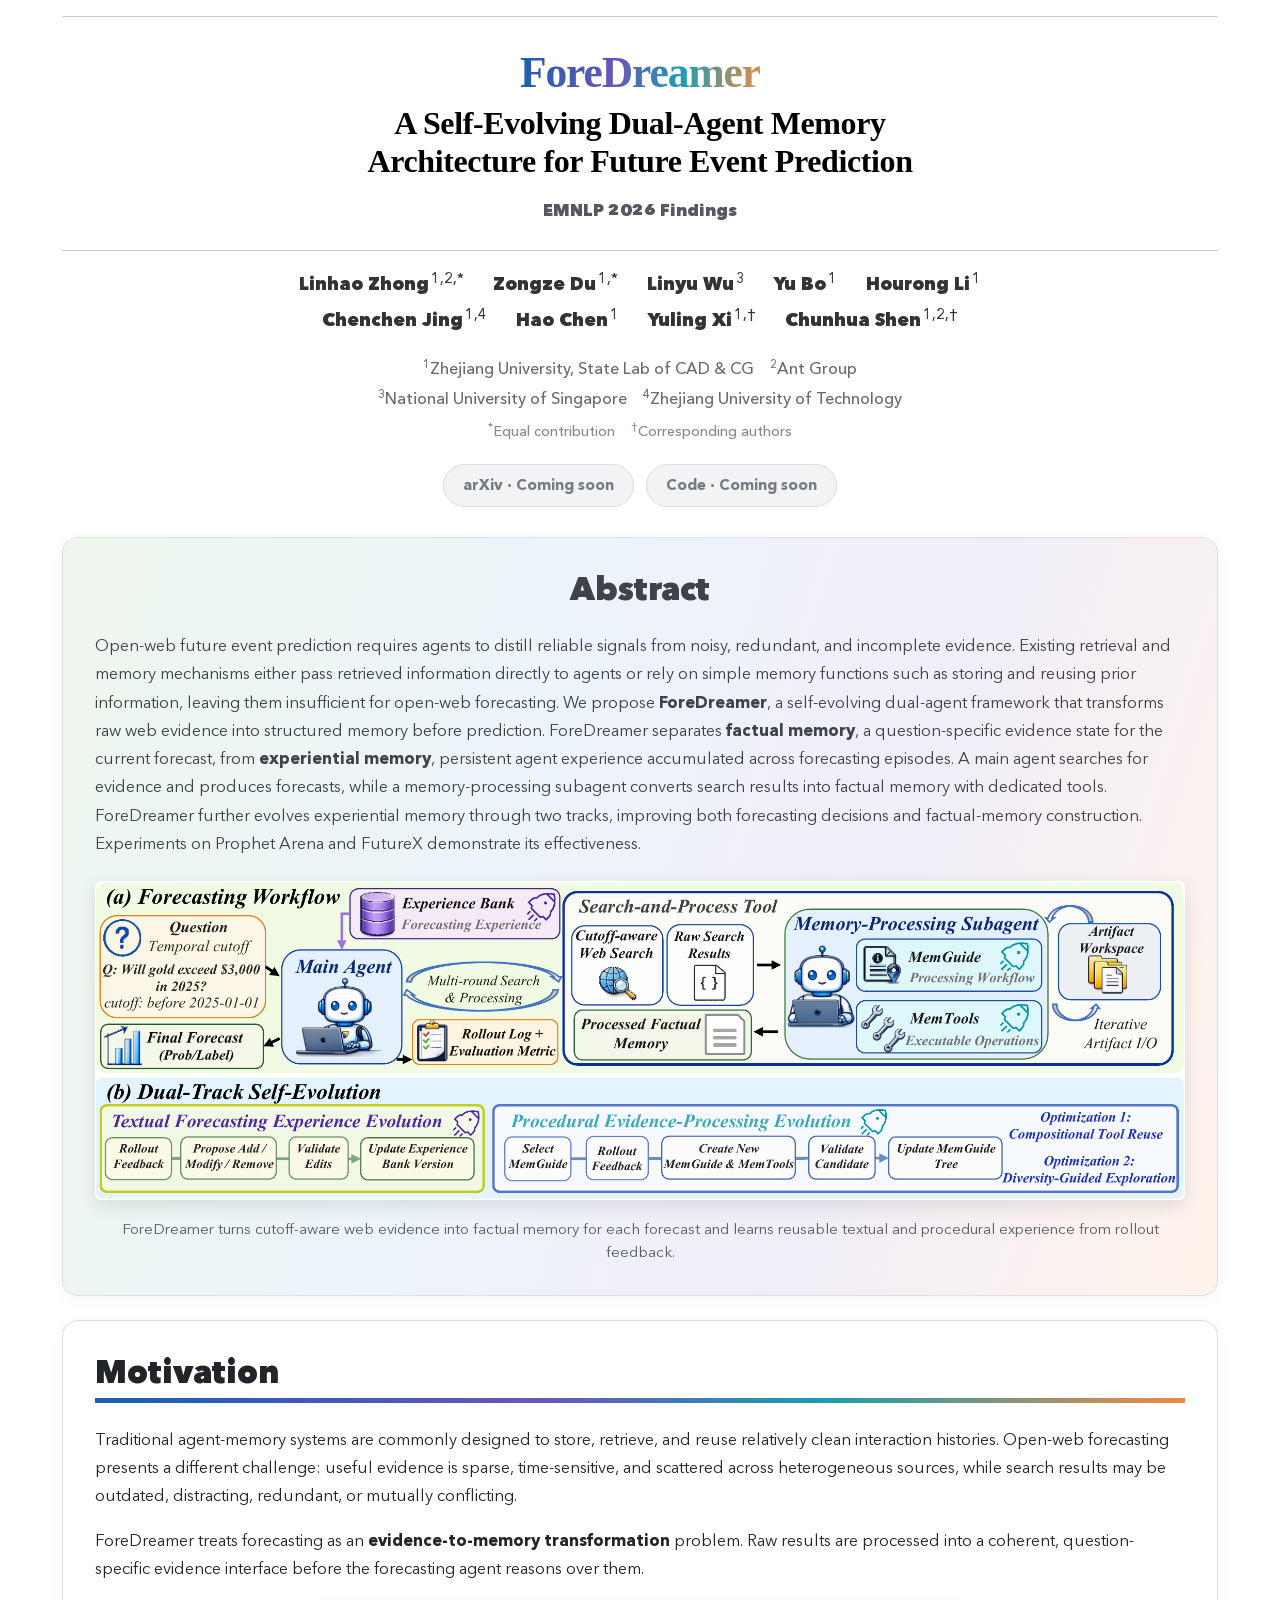
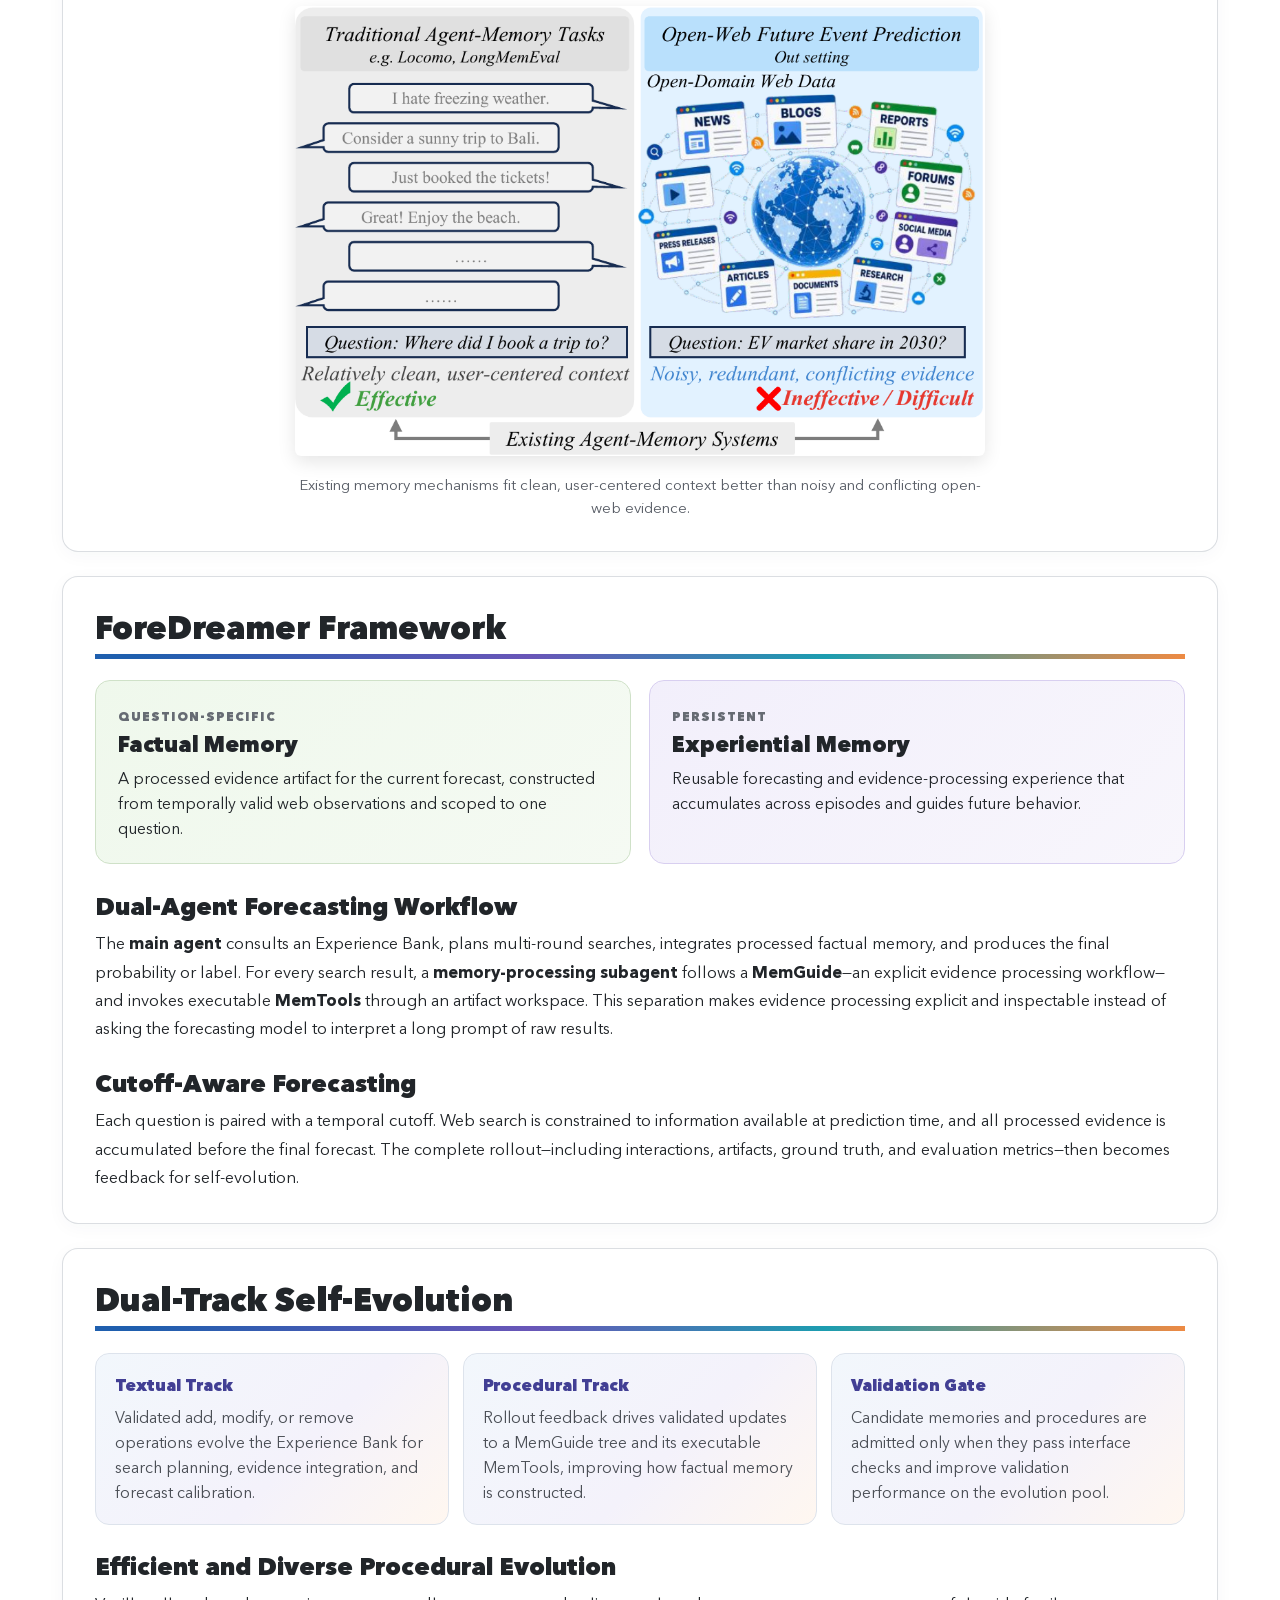
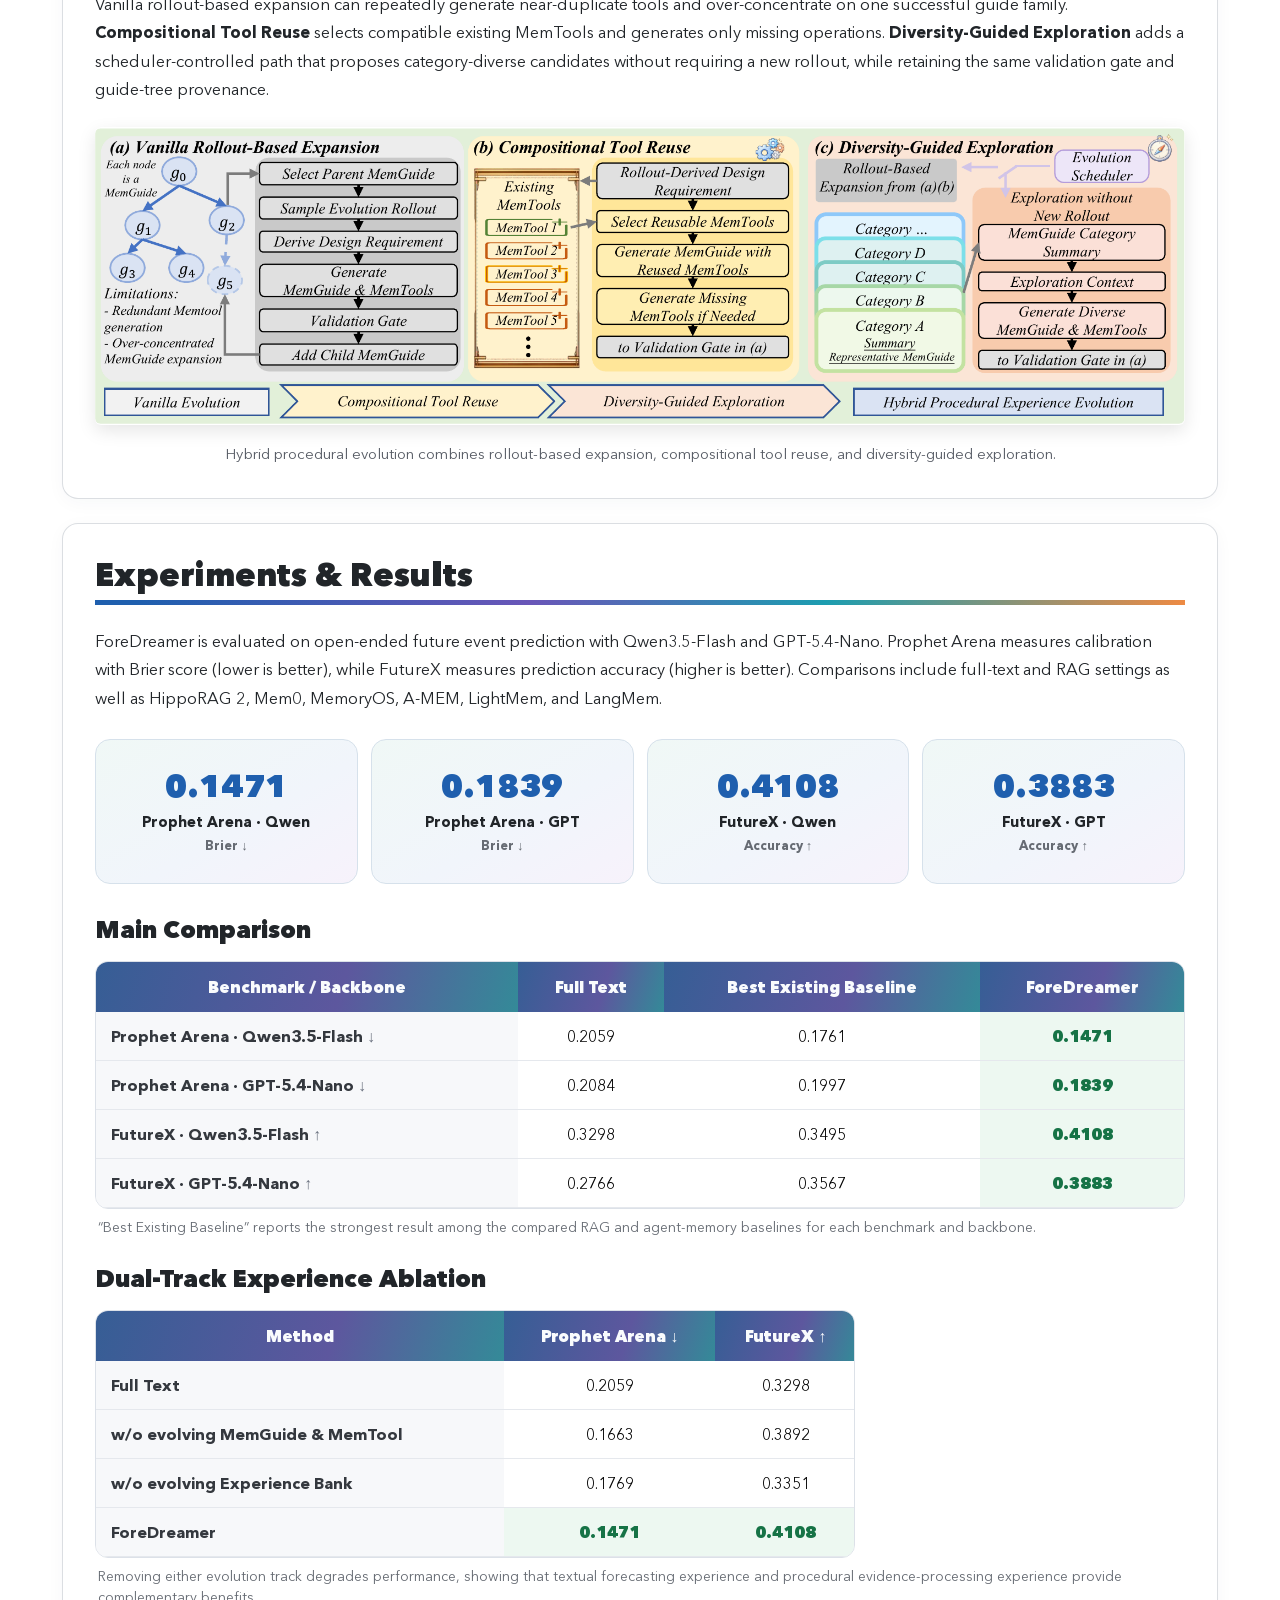
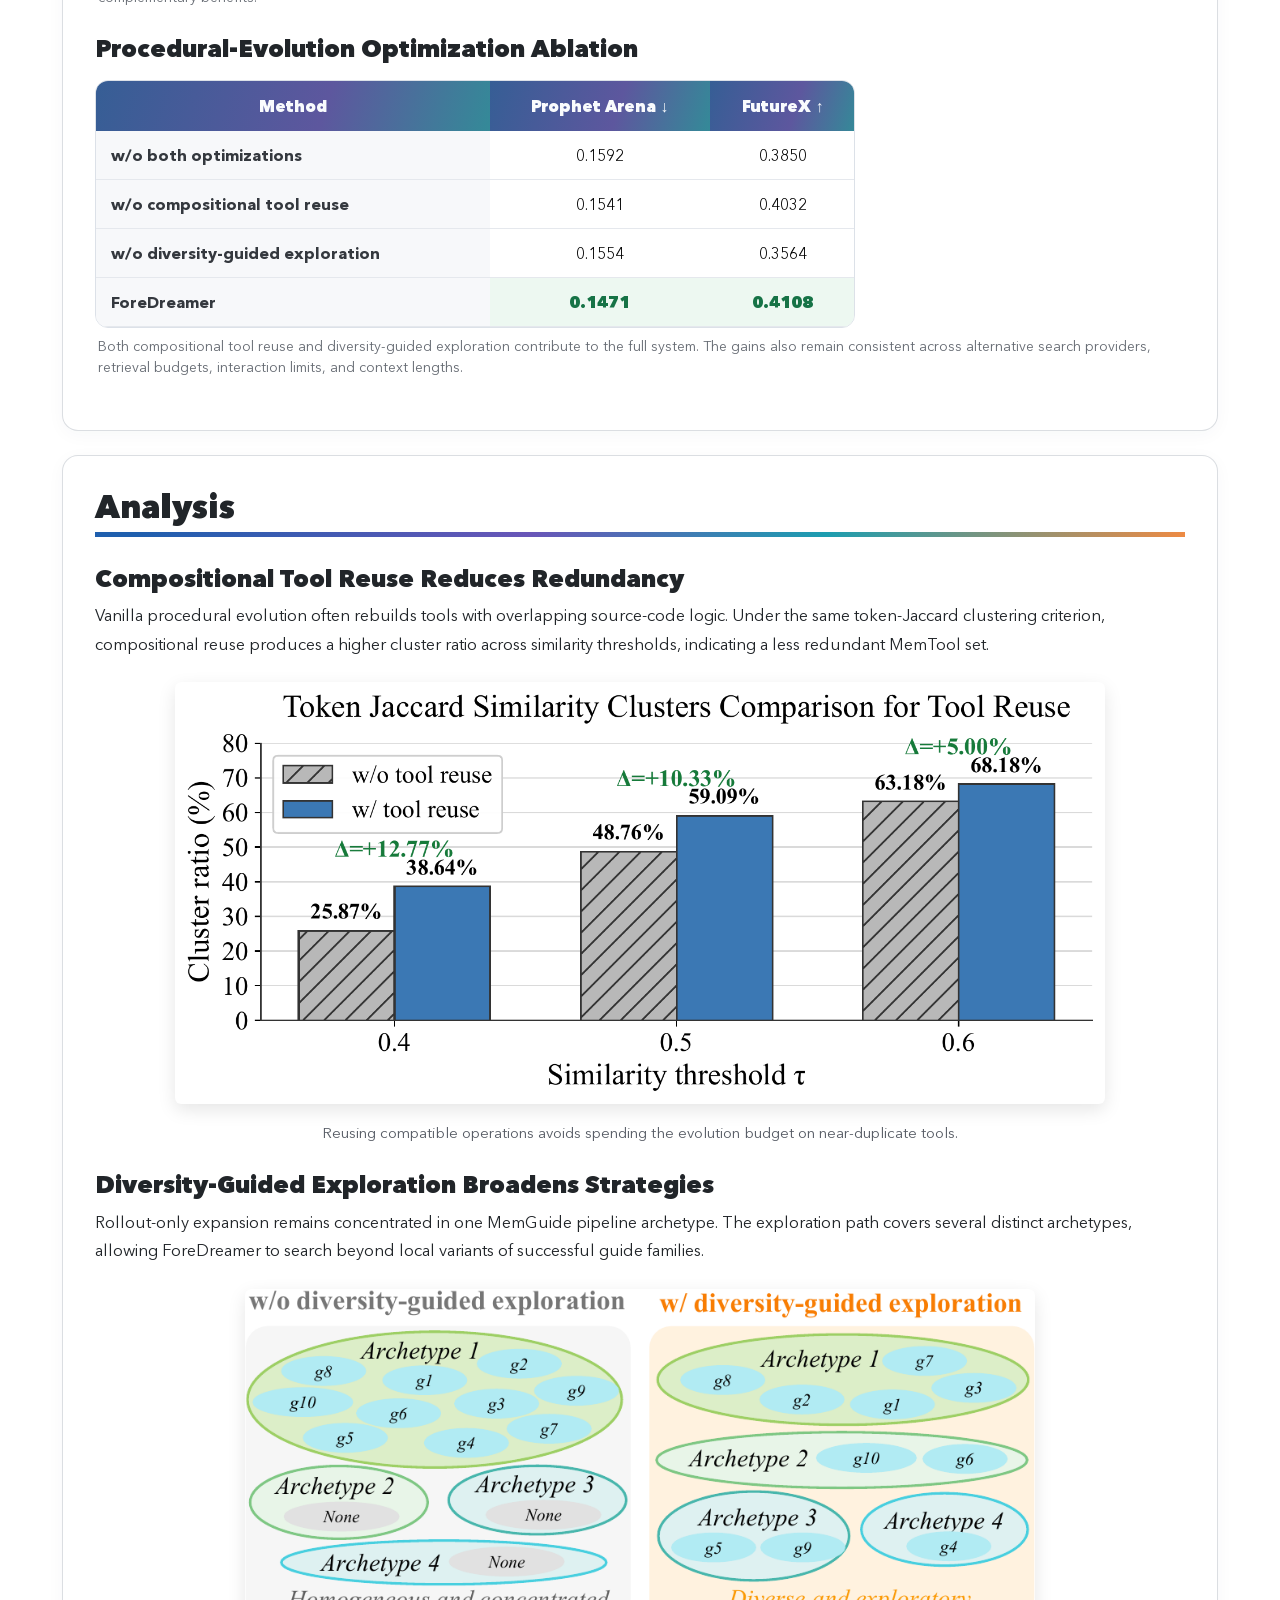
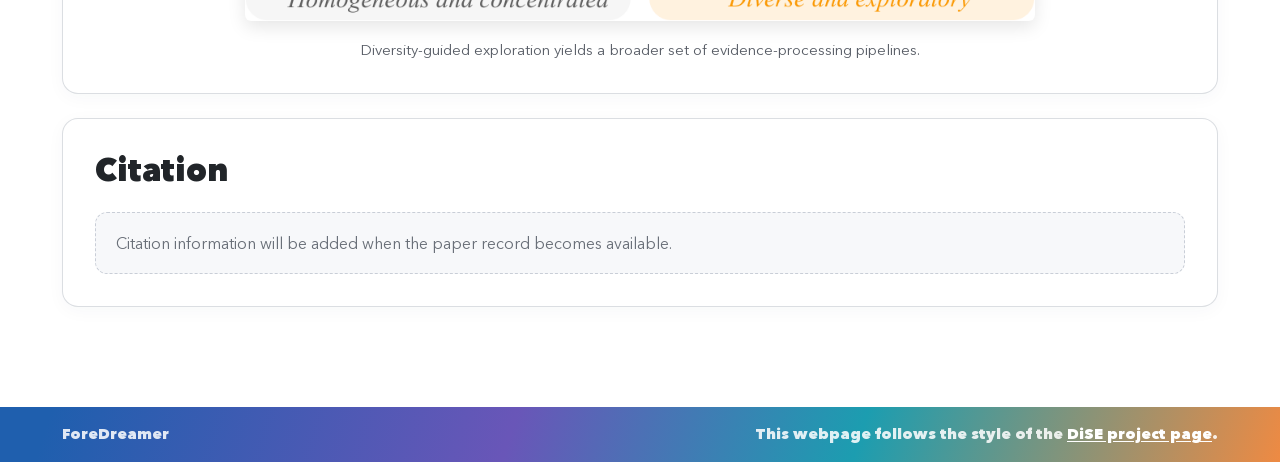
==== commit 67a5b19b: "Update ForeDreamer affiliations" ====
--- a/ForeDreamer/index.html
+++ b/ForeDreamer/index.html
@@ -31,13 +31,13 @@
     <div class="container author text-center">
         <div class="author-row">
             <div class="author-name">
-                <a href="https://zhongzero.github.io/"><strong>Linhao Zhong</strong></a><sup>1,*</sup>
+                <a href="https://zhongzero.github.io/"><strong>Linhao Zhong</strong></a><sup>1,2,*</sup>
             </div>
             <div class="author-name">
                 <span><strong>Zongze Du</strong></span><sup>1,*</sup>
             </div>
             <div class="author-name">
-                <a href="https://github.com/Celve"><strong>Linyu Wu</strong></a><sup>2</sup>
+                <a href="https://github.com/Celve"><strong>Linyu Wu</strong></a><sup>3</sup>
             </div>
             <div class="author-name">
                 <span><strong>Yu Bo</strong></span><sup>1</sup>
@@ -48,7 +48,7 @@
         </div>
         <div class="author-row">
             <div class="author-name">
-                <a href="https://jingchenchen.github.io/"><strong>Chenchen Jing</strong></a><sup>1,3</sup>
+                <a href="https://jingchenchen.github.io/"><strong>Chenchen Jing</strong></a><sup>1,4</sup>
             </div>
             <div class="author-name">
                 <a href="https://scholar.google.com/citations?user=FaOqRpcAAAAJ"><strong>Hao Chen</strong></a><sup>1</sup>
@@ -57,14 +57,15 @@
                 <a href="https://scholar.google.com/citations?user=5n05YgoAAAAJ"><strong>Yuling Xi</strong></a><sup>1,†</sup>
             </div>
             <div class="author-name">
-                <a href="https://cshen.github.io/"><strong>Chunhua Shen</strong></a><sup>1,3,†</sup>
+                <a href="https://cshen.github.io/"><strong>Chunhua Shen</strong></a><sup>1,2,†</sup>
             </div>
         </div>
 
         <div class="organization">
-            <sup>1</sup>Zhejiang University &nbsp;&nbsp;
-            <sup>2</sup>National University of Singapore &nbsp;&nbsp;
-            <sup>3</sup>Zhejiang University of Technology
+            <span><sup>1</sup>Zhejiang University, State Lab of CAD &amp; CG</span> &nbsp;&nbsp;
+            <span><sup>2</sup>Ant Group</span><br>
+            <span><sup>3</sup>National University of Singapore</span> &nbsp;&nbsp;
+            <span><sup>4</sup>Zhejiang University of Technology</span>
         </div>
         <div class="footnote">
             <sup>*</sup>Equal contribution &nbsp;&nbsp;
--- a/ForeDreamer/style.css
+++ b/ForeDreamer/style.css
@@ -109,6 +109,11 @@
     margin-top: 1rem;
     color: var(--muted);
     font-size: 0.9em;
+    line-height: 1.8;
+}
+
+.organization span {
+    display: inline-block;
 }
 
 .footnote {
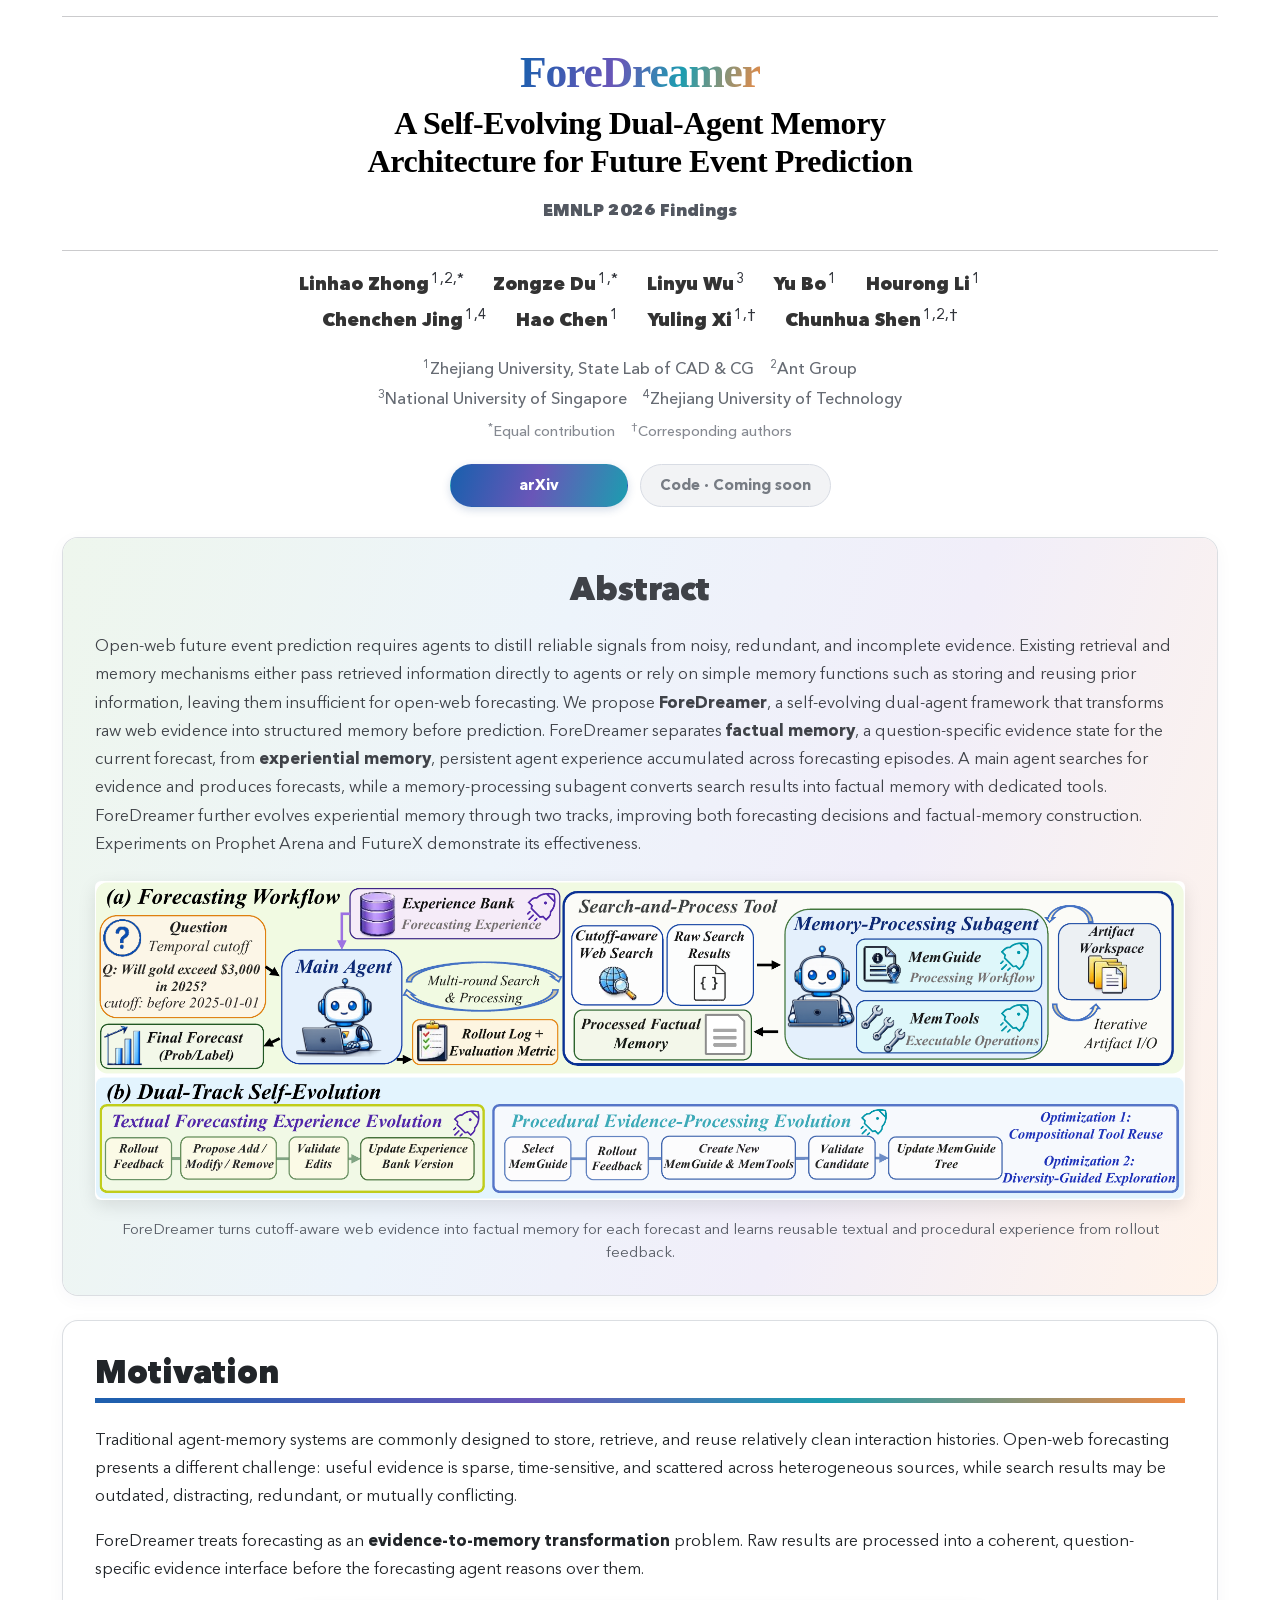
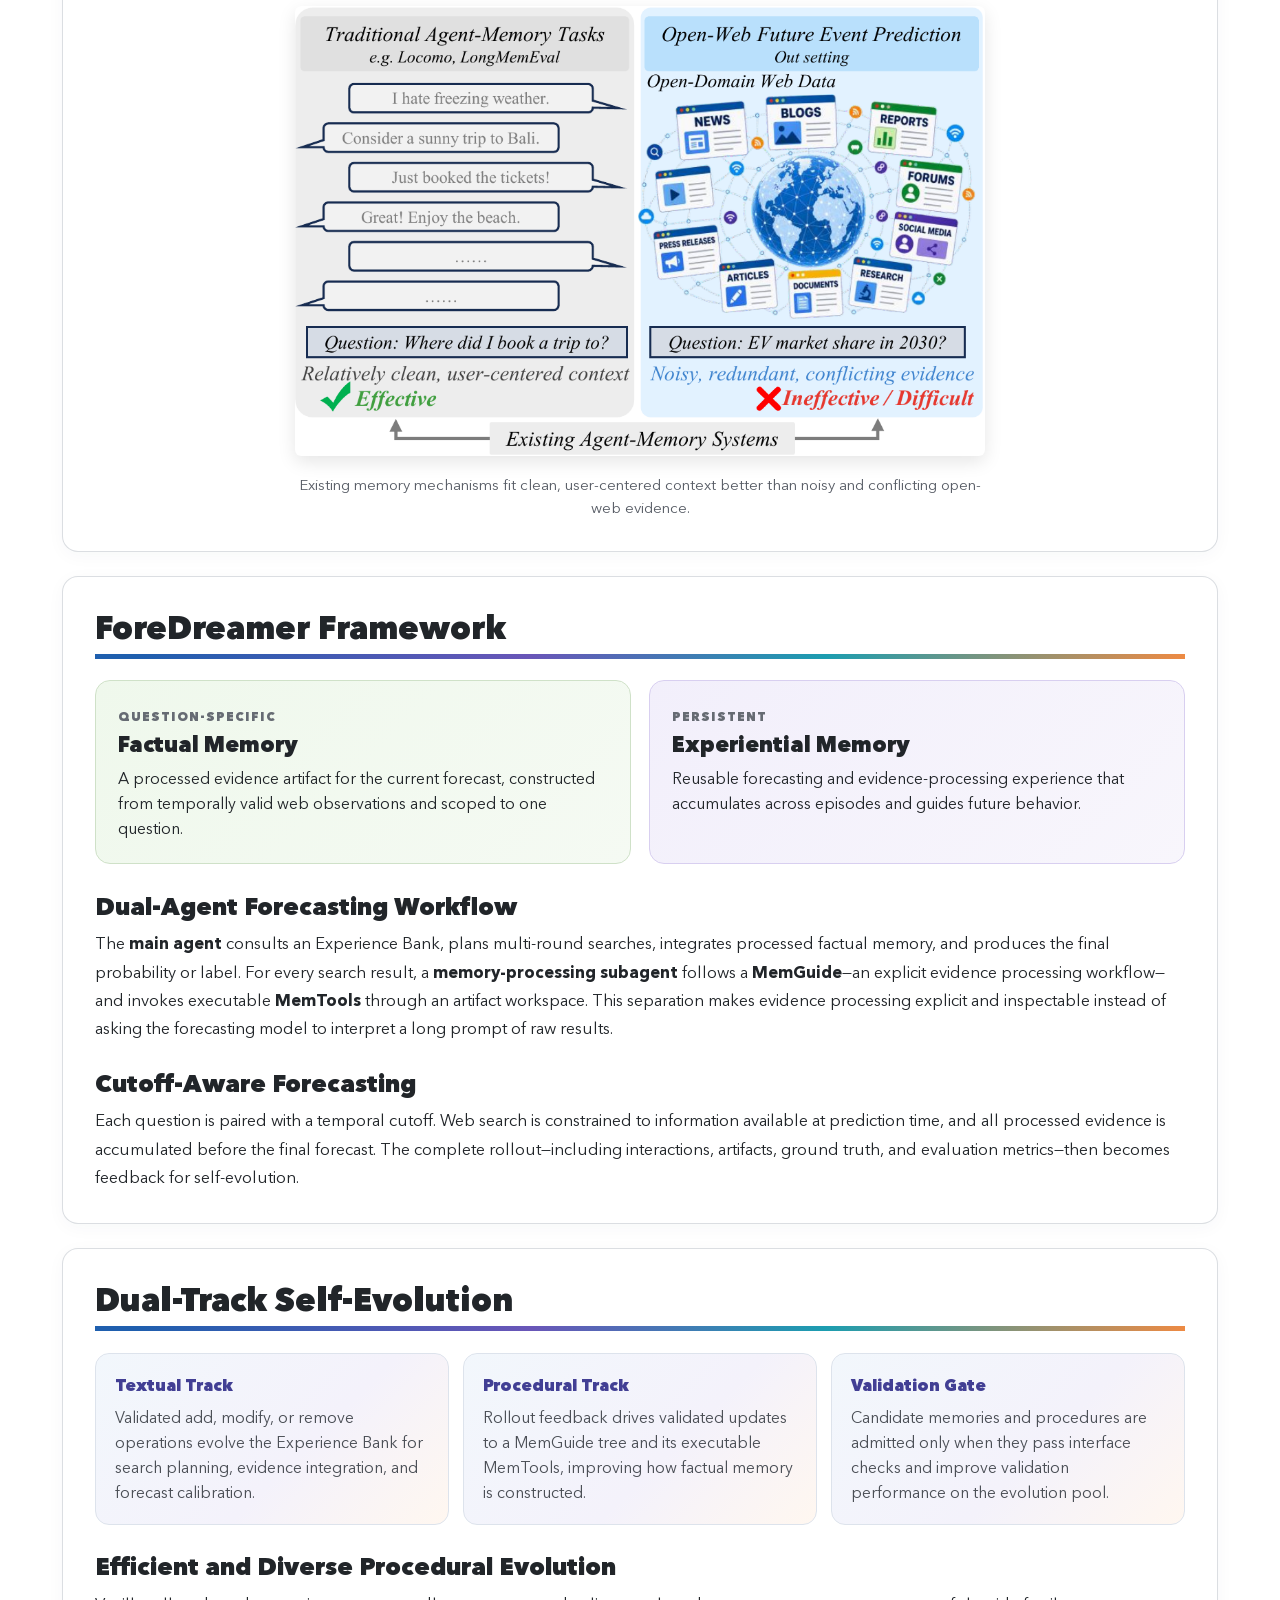
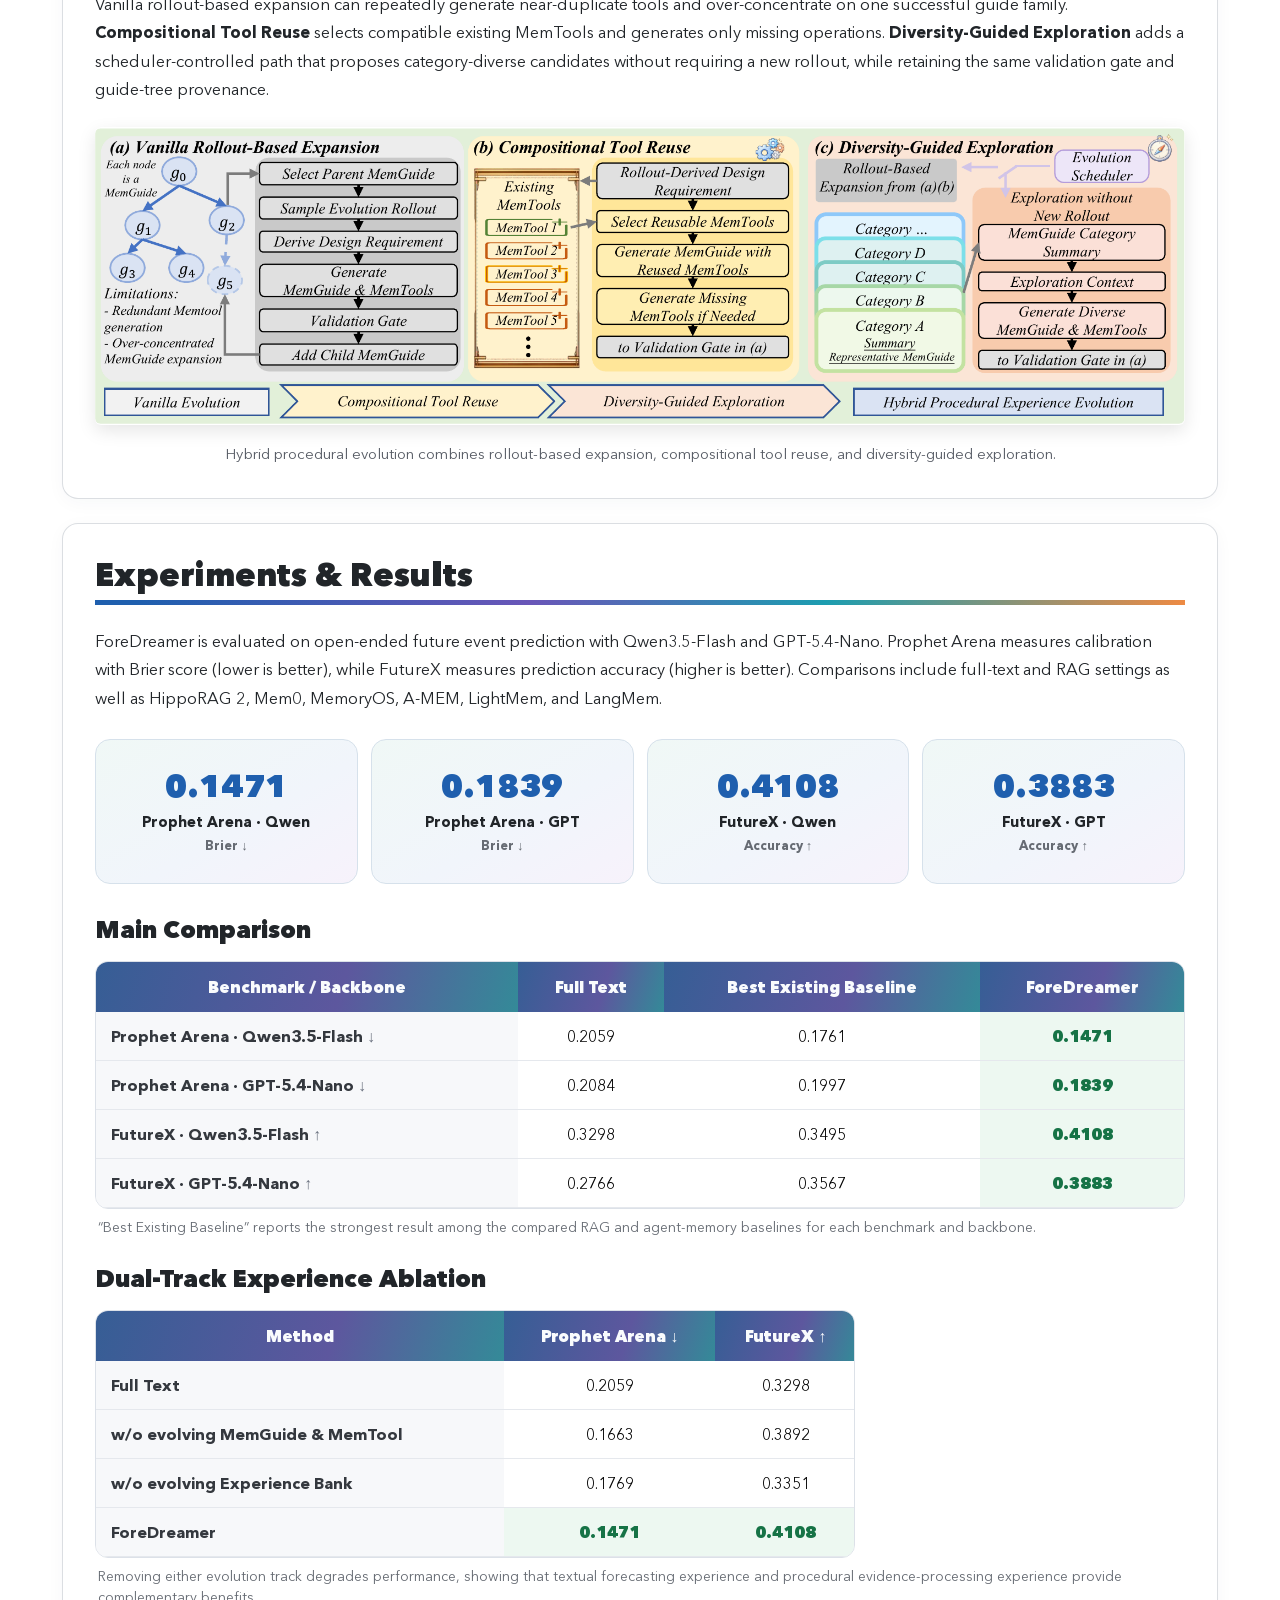
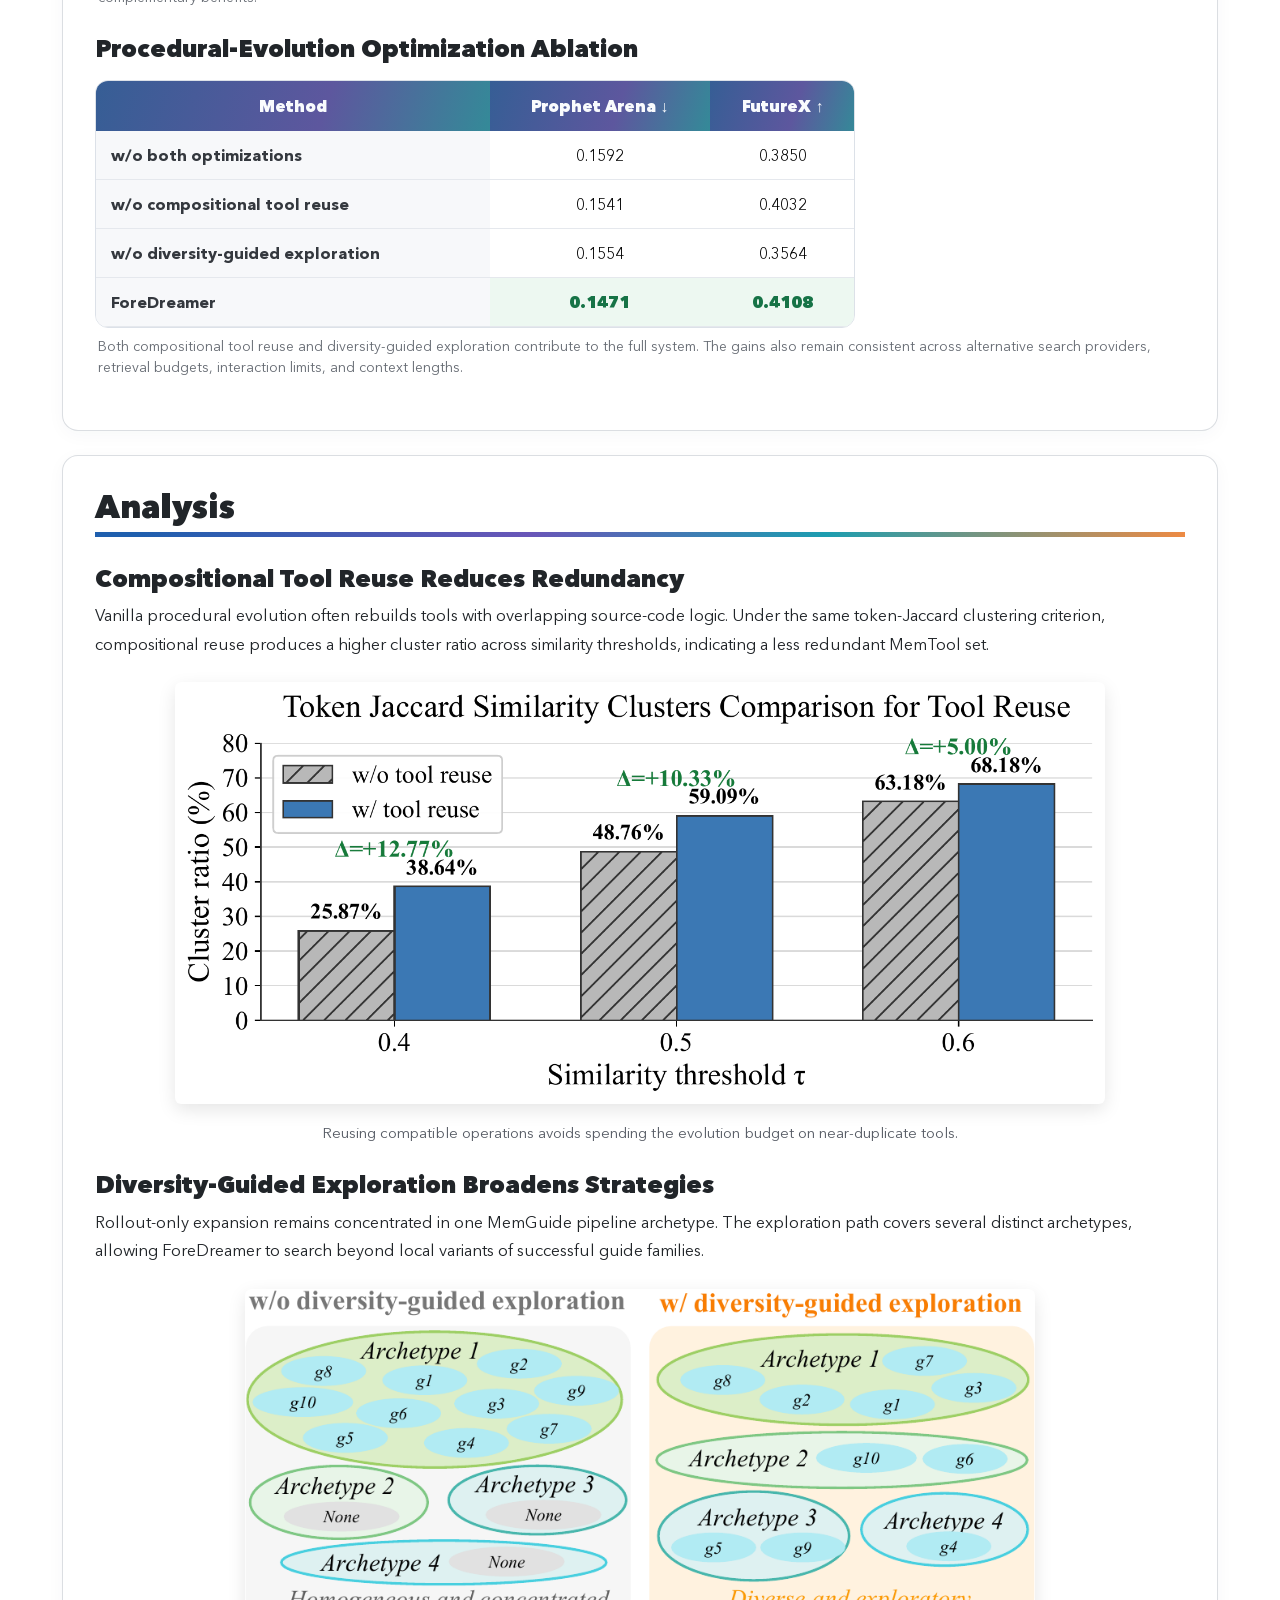
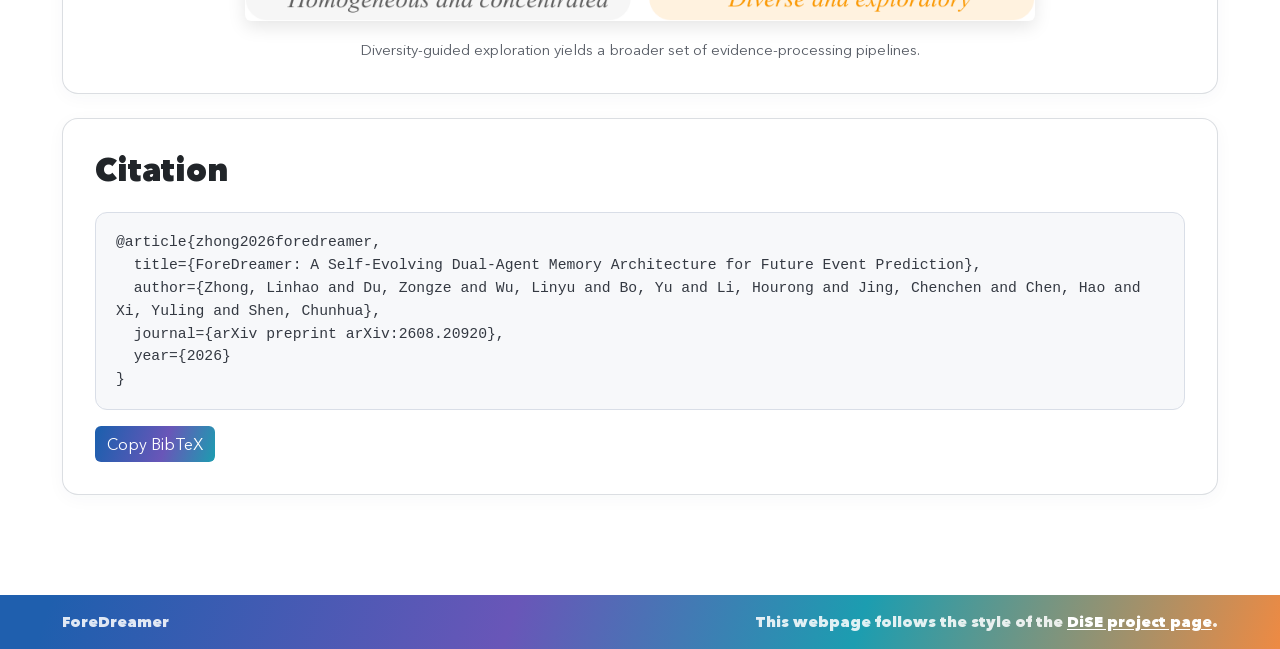
==== commit cda1d70b: "Add ForeDreamer arXiv and citation" ====
--- a/ForeDreamer/index.html
+++ b/ForeDreamer/index.html
@@ -74,7 +74,7 @@
     </div>
 
     <div id="links" class="text-center" aria-label="Project resources">
-        <span class="resource-pill unavailable">arXiv · Coming soon</span>
+        <a class="resource-pill" href="https://arxiv.org/abs/2608.20920" target="_blank" rel="noopener">arXiv</a>
         <span class="resource-pill unavailable">Code · Coming soon</span>
     </div>
 </header>
@@ -430,9 +430,32 @@
     <section class="card citation-card">
         <div class="card-body">
             <h2 class="card-title card-title-margin">Citation</h2>
-            <p class="coming-soon mb-0">
-                Citation information will be added when the paper record becomes available.
-            </p>
+            <pre id="bibtex" class="citation-code"><code>@article{zhong2026foredreamer,
+  title={ForeDreamer: A Self-Evolving Dual-Agent Memory Architecture for Future Event Prediction},
+  author={Zhong, Linhao and Du, Zongze and Wu, Linyu and Bo, Yu and Li, Hourong and Jing, Chenchen and Chen, Hao and Xi, Yuling and Shen, Chunhua},
+  journal={arXiv preprint arXiv:2608.20920},
+  year={2026}
+}</code></pre>
+
+            <button type="button" class="btn btn-primary" data-bs-toggle="modal" data-bs-target="#citationModal"
+                    onclick="copyText()">
+                Copy BibTeX
+            </button>
+            <div class="modal fade" id="citationModal" tabindex="-1" aria-labelledby="citationModalLabel"
+                 aria-hidden="true">
+                <div class="modal-dialog">
+                    <div class="modal-content">
+                        <div class="modal-header">
+                            <h1 class="modal-title fs-5" id="citationModalLabel">BibTeX</h1>
+                            <button type="button" class="btn-close" data-bs-dismiss="modal" aria-label="Close"></button>
+                        </div>
+                        <div class="modal-body">Copy Success!</div>
+                        <div class="modal-footer">
+                            <button type="button" class="btn btn-secondary" data-bs-dismiss="modal">Close</button>
+                        </div>
+                    </div>
+                </div>
+            </div>
         </div>
     </section>
 </main>
@@ -446,5 +469,23 @@
         </p>
     </div>
 </footer>
+
+<script src="https://cdn.jsdelivr.net/npm/bootstrap@5.3.0-alpha3/dist/js/bootstrap.bundle.min.js"
+        integrity="sha384-ENjdO4Dr2bkBIFxQpeoTz1HIcje39Wm4jDKdf19U8gI4ddQ3GYNS7NTKfAdVQSZe"
+        crossorigin="anonymous"></script>
+<script>
+function copyText() {
+    const text = document.getElementById("bibtex").innerText;
+    const newInput = document.createElement("textarea");
+    newInput.value = text;
+    newInput.setAttribute("readonly", "");
+    newInput.style.position = "absolute";
+    newInput.style.left = "-9999px";
+    document.body.appendChild(newInput);
+    newInput.select();
+    document.execCommand("copy");
+    document.body.removeChild(newInput);
+}
+</script>
 </body>
 </html>
--- a/ForeDreamer/style.css
+++ b/ForeDreamer/style.css
@@ -137,6 +137,20 @@
     border-radius: 999px;
     font-size: 0.95rem;
     font-weight: 700;
+}
+
+a.resource-pill {
+    color: #fff;
+    border-color: transparent;
+    background: linear-gradient(107.54deg, var(--blue) 4%, var(--purple) 48%, var(--cyan) 100%);
+    box-shadow: 0 3px 9px rgba(39, 80, 139, 0.2);
+    transition: transform 0.18s ease, box-shadow 0.18s ease;
+}
+
+a.resource-pill:hover {
+    color: #fff;
+    box-shadow: 0 5px 13px rgba(39, 80, 139, 0.28);
+    transform: translateY(-1px);
 }
 
 .resource-pill.unavailable {
@@ -396,6 +410,34 @@
     background: #f7f8fa;
 }
 
+.citation-code {
+    margin: 0 0 1rem;
+    padding: 18px 20px;
+    overflow-x: auto;
+    border: 1px solid #d9dee7;
+    border-radius: 12px;
+    color: #343942;
+    background: #f7f8fa;
+    font-size: 0.92rem;
+    line-height: 1.55;
+    white-space: pre-wrap;
+    overflow-wrap: anywhere;
+}
+
+.citation-code code {
+    color: inherit;
+    font-family: Consolas, "Liberation Mono", Menlo, monospace;
+}
+
+.citation-card .btn-primary {
+    border: 0;
+    background: linear-gradient(107.54deg, var(--blue) 4%, var(--purple) 58%, var(--cyan) 100%);
+}
+
+.citation-card .btn-primary:hover {
+    filter: brightness(1.06);
+}
+
 .footer {
     margin-top: 3.5rem;
     padding: 1rem 0;
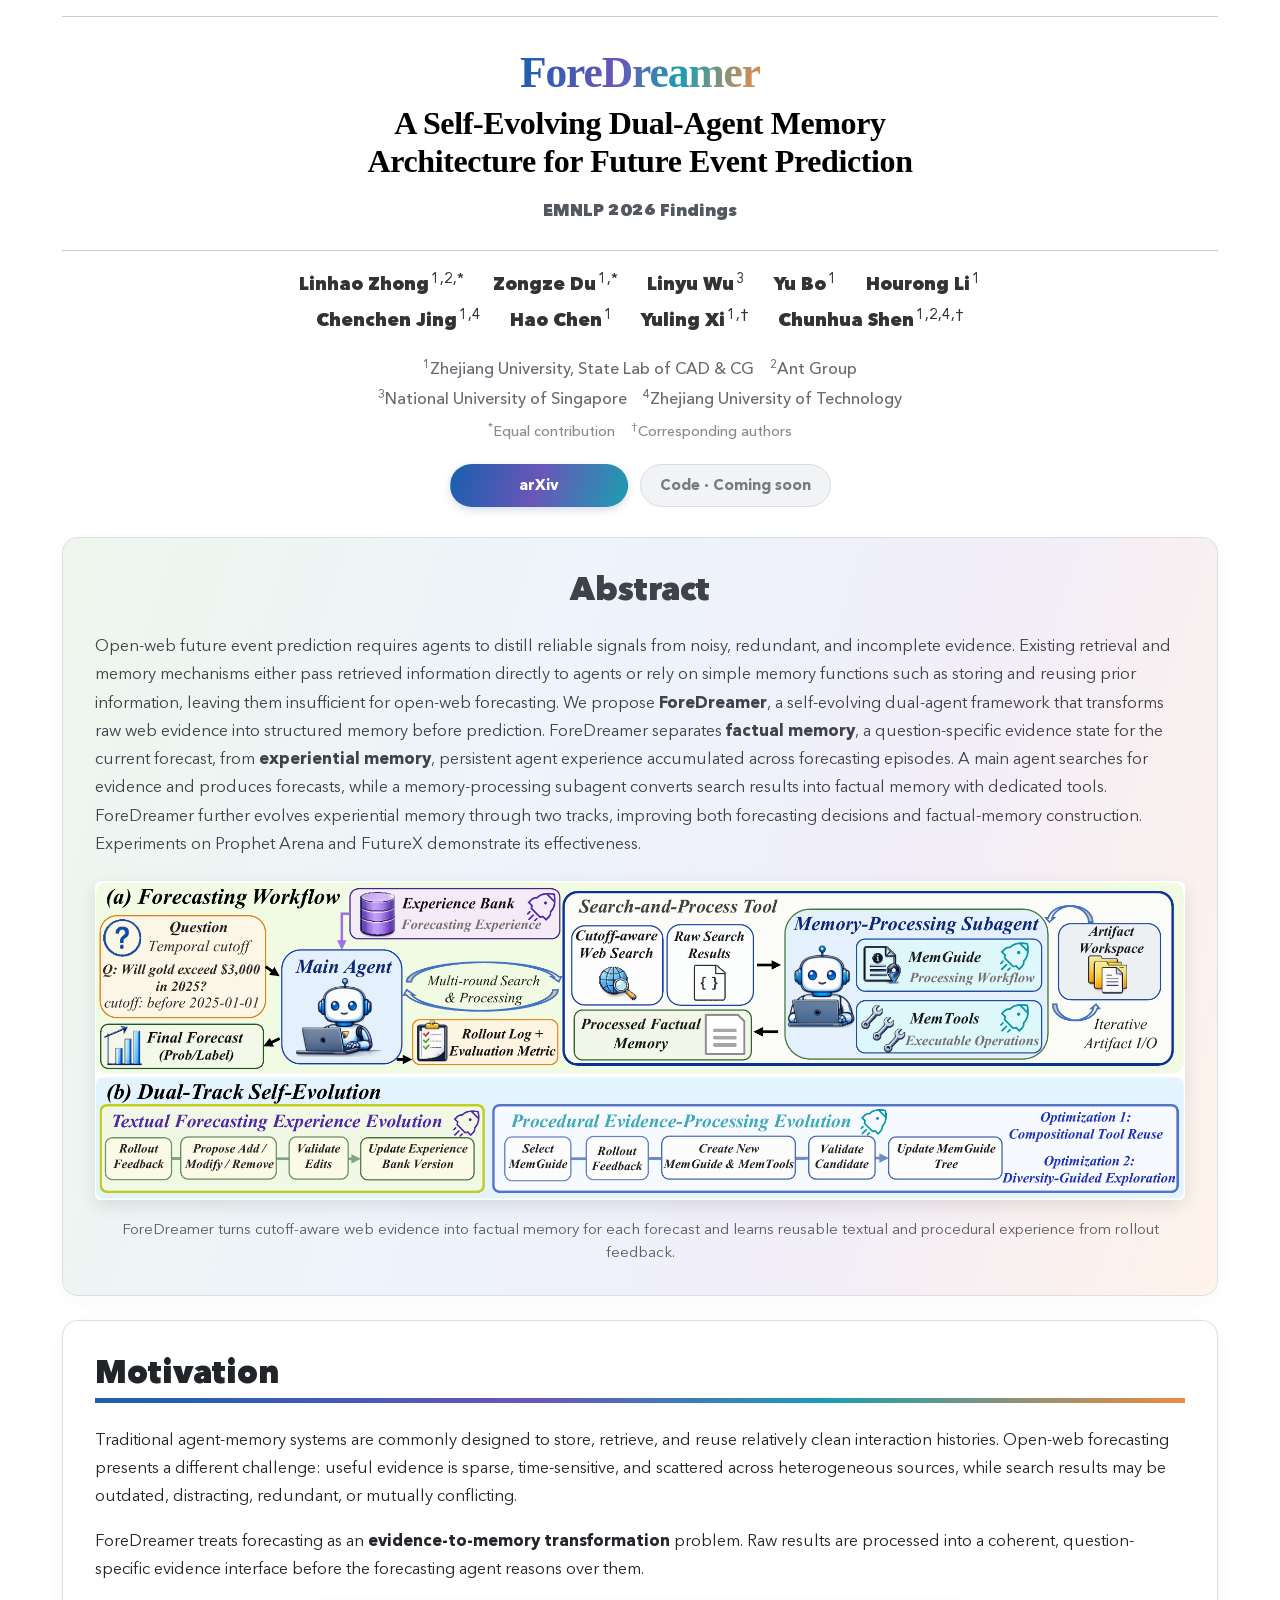
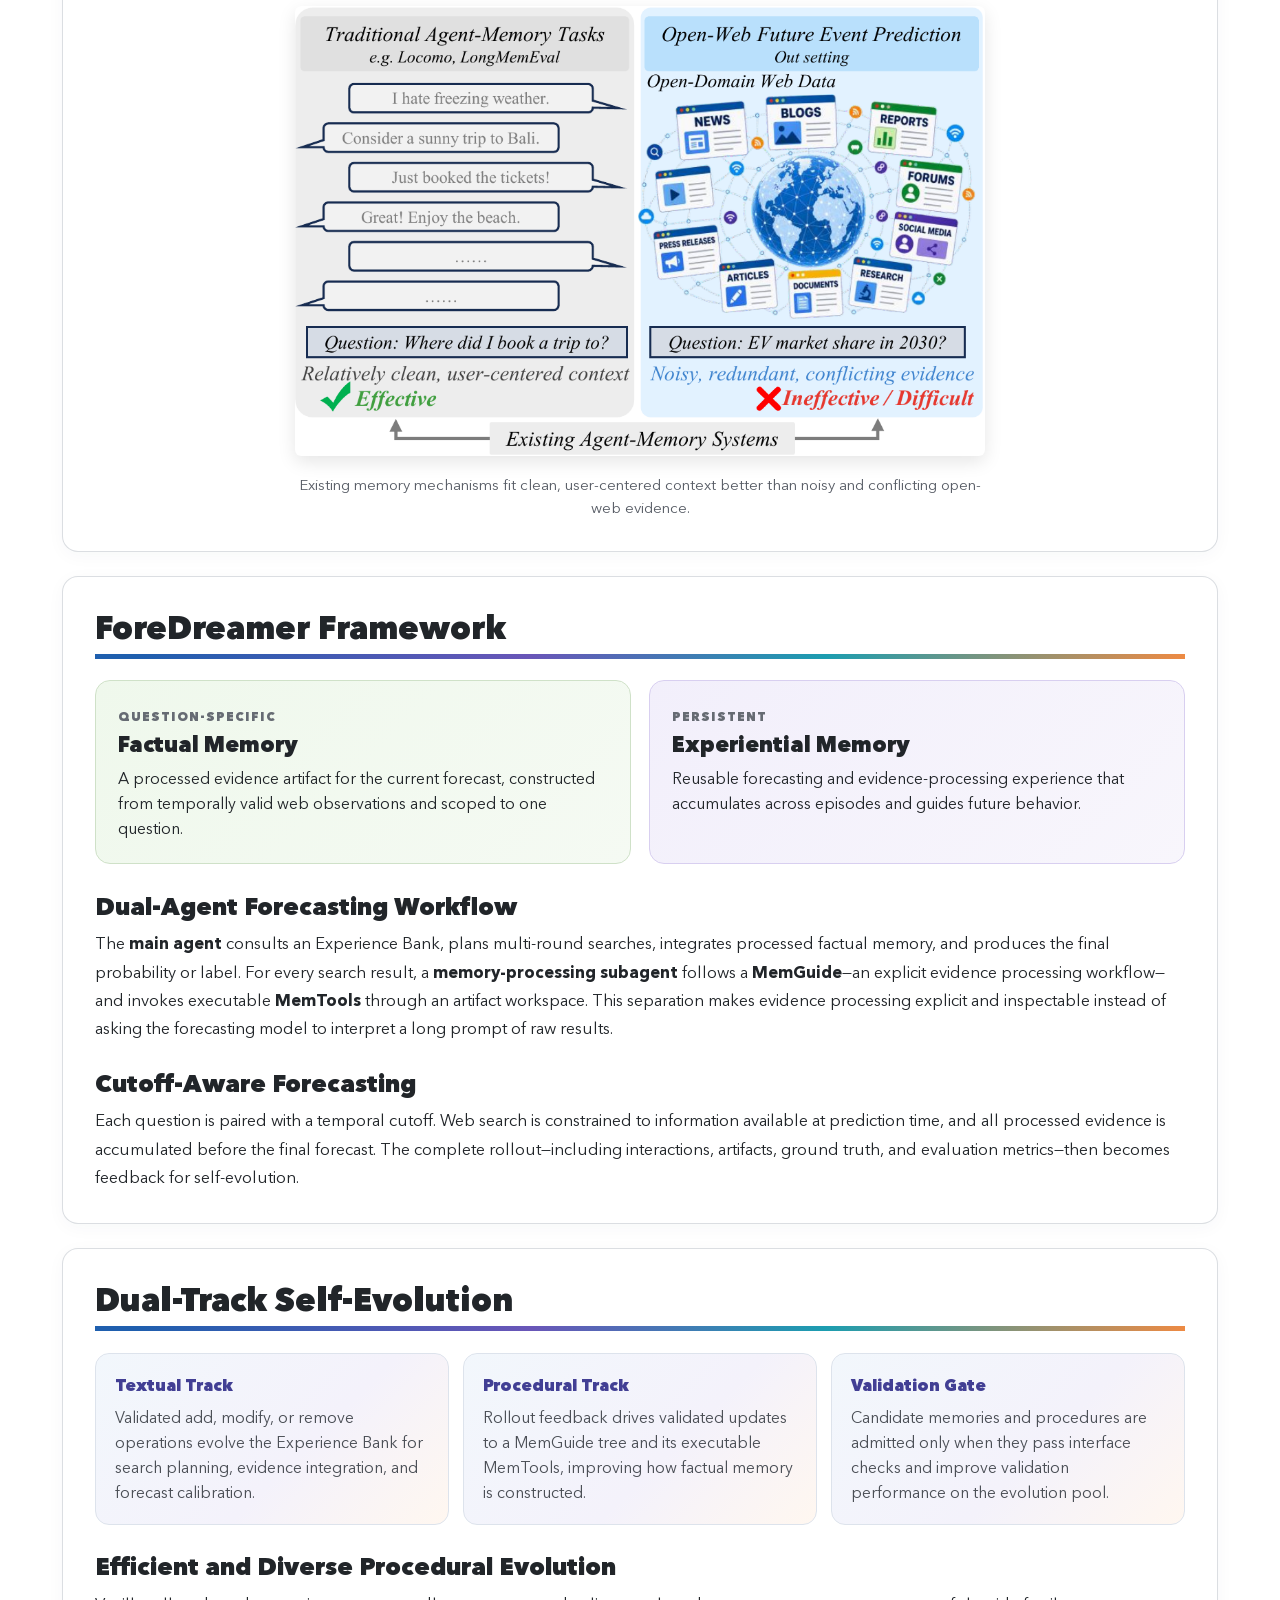
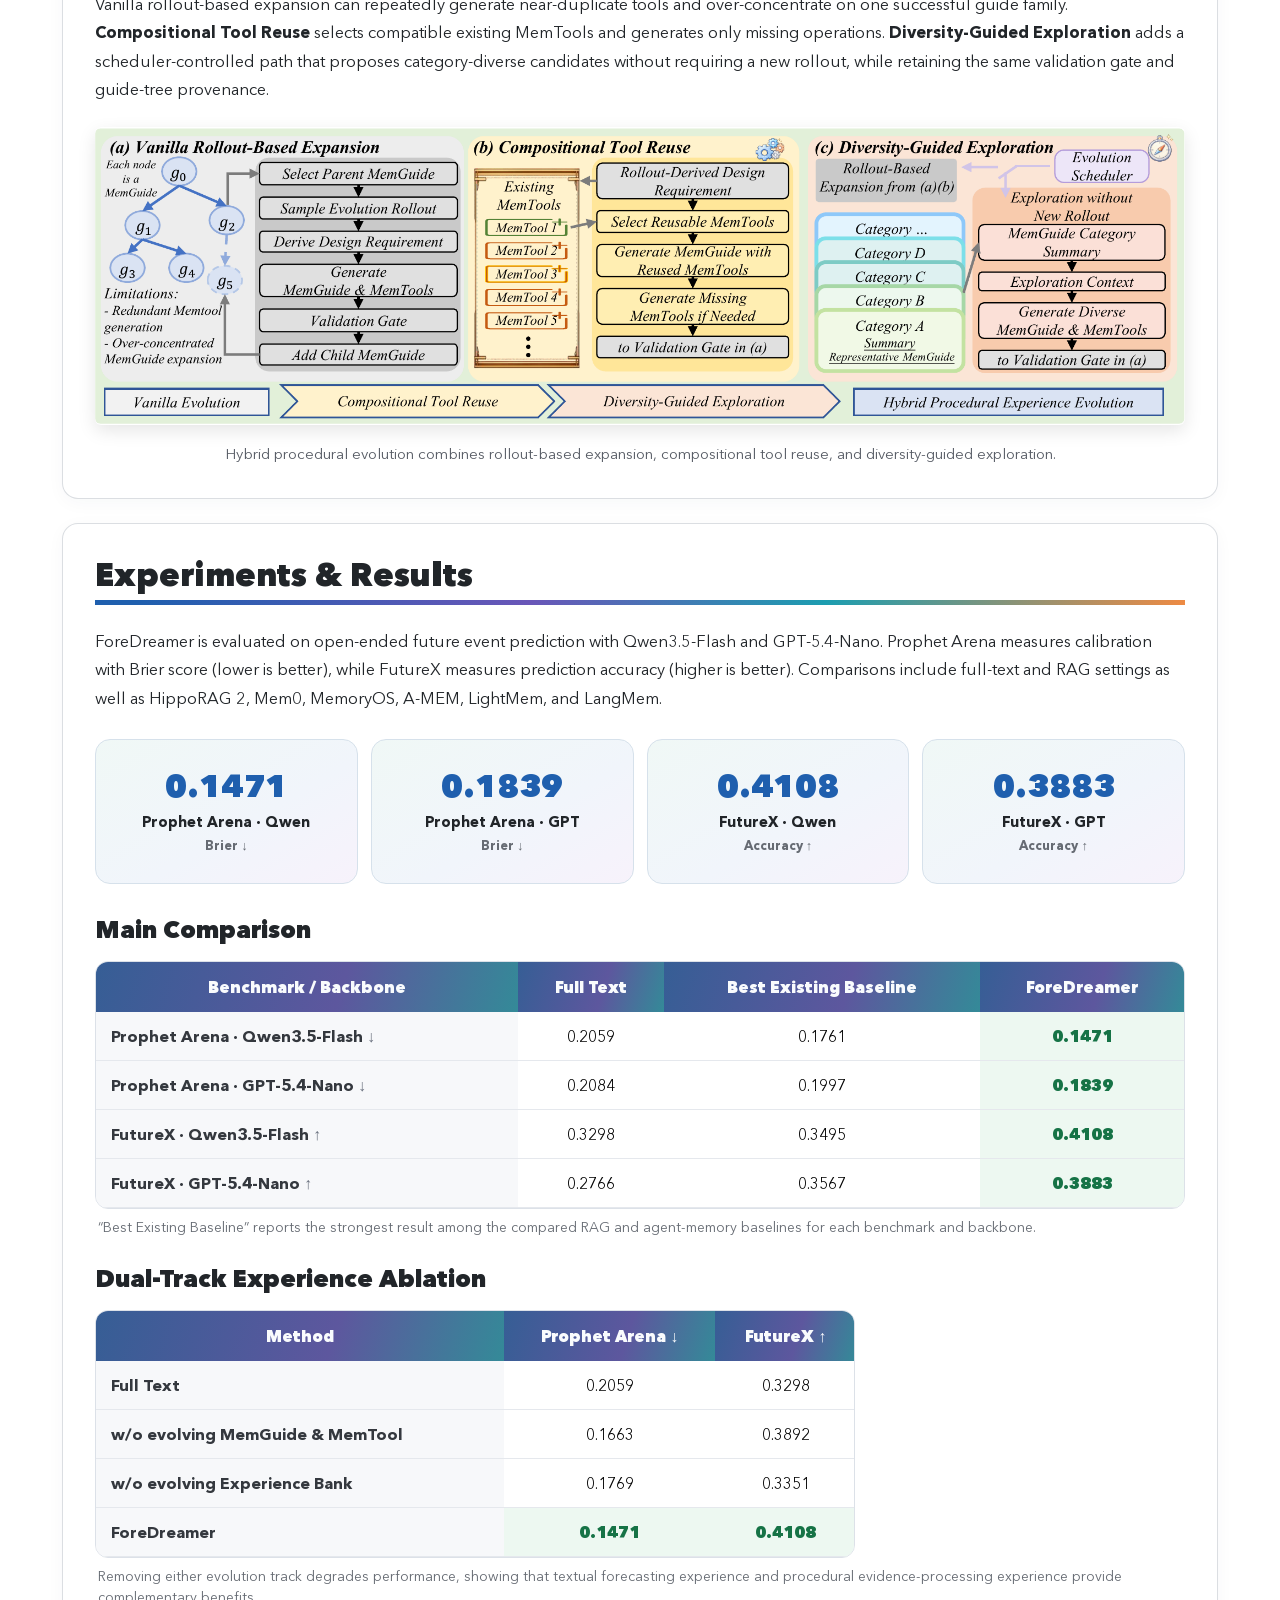
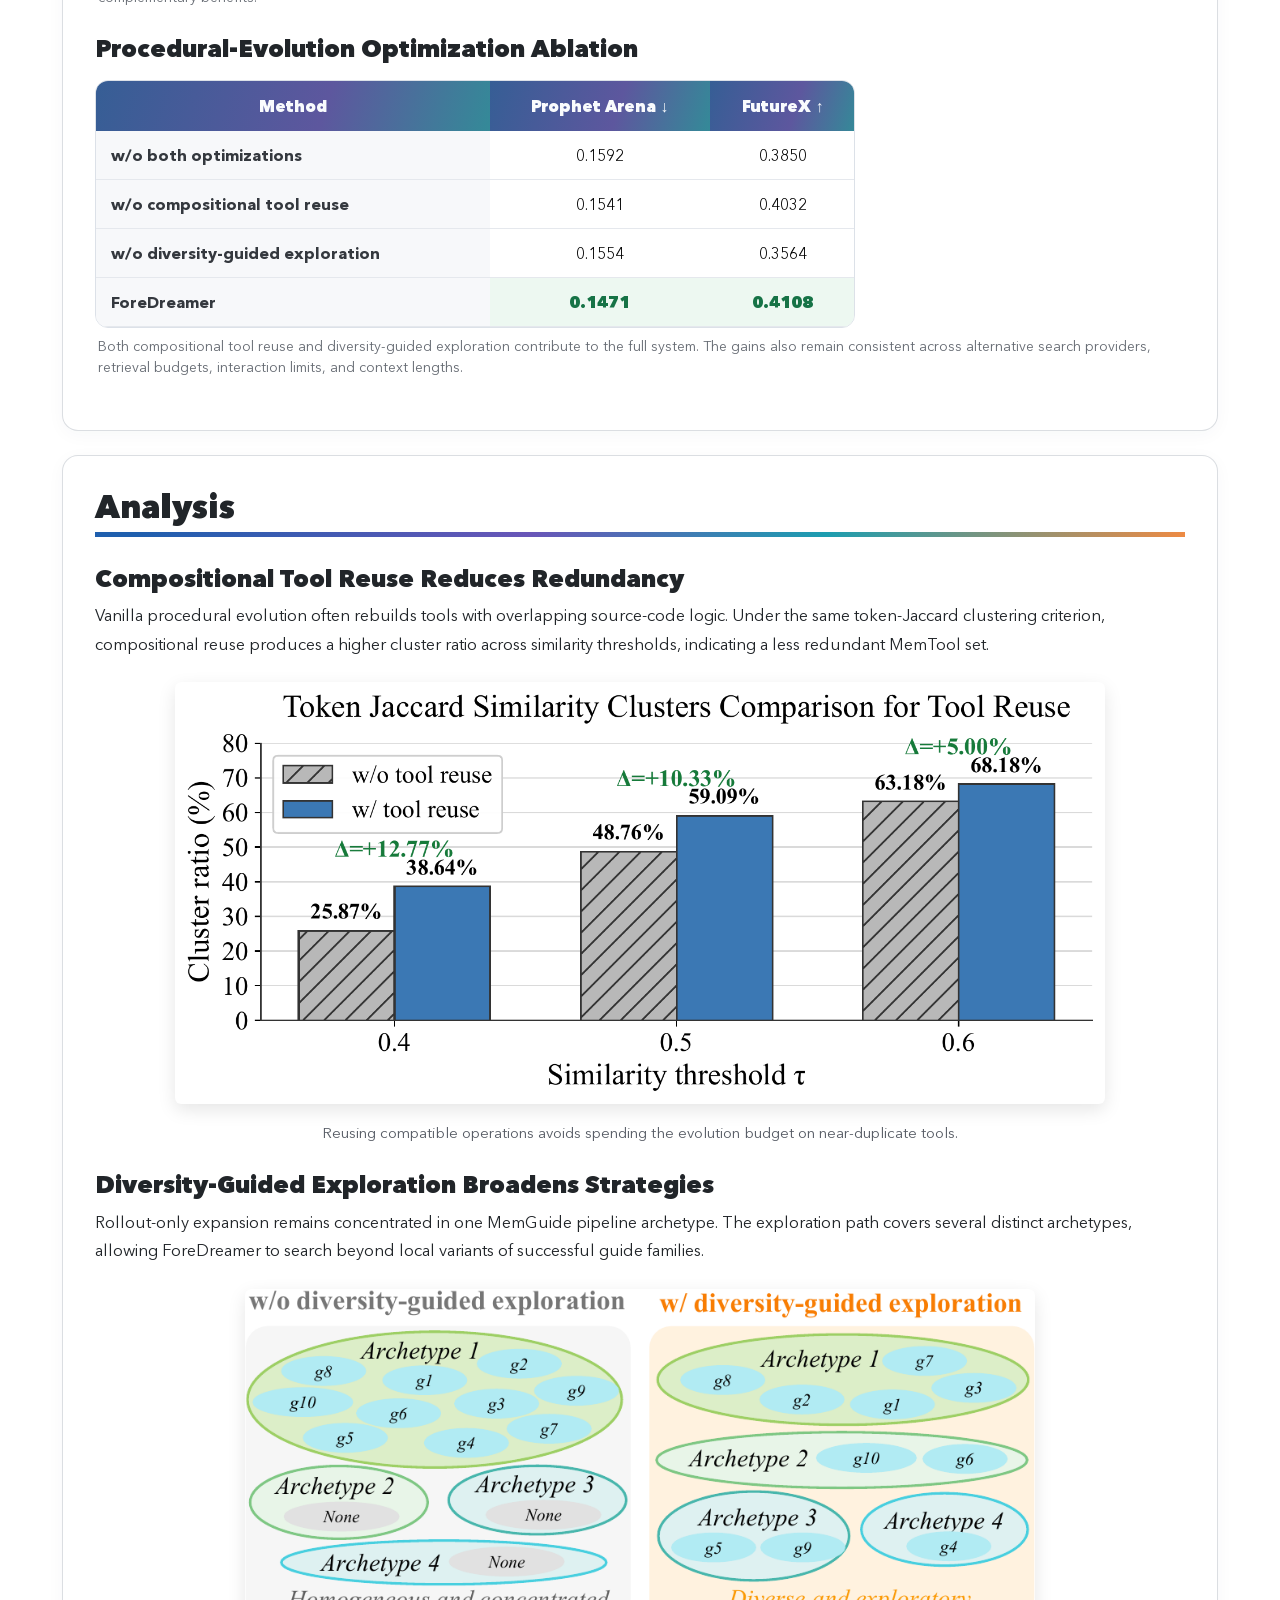
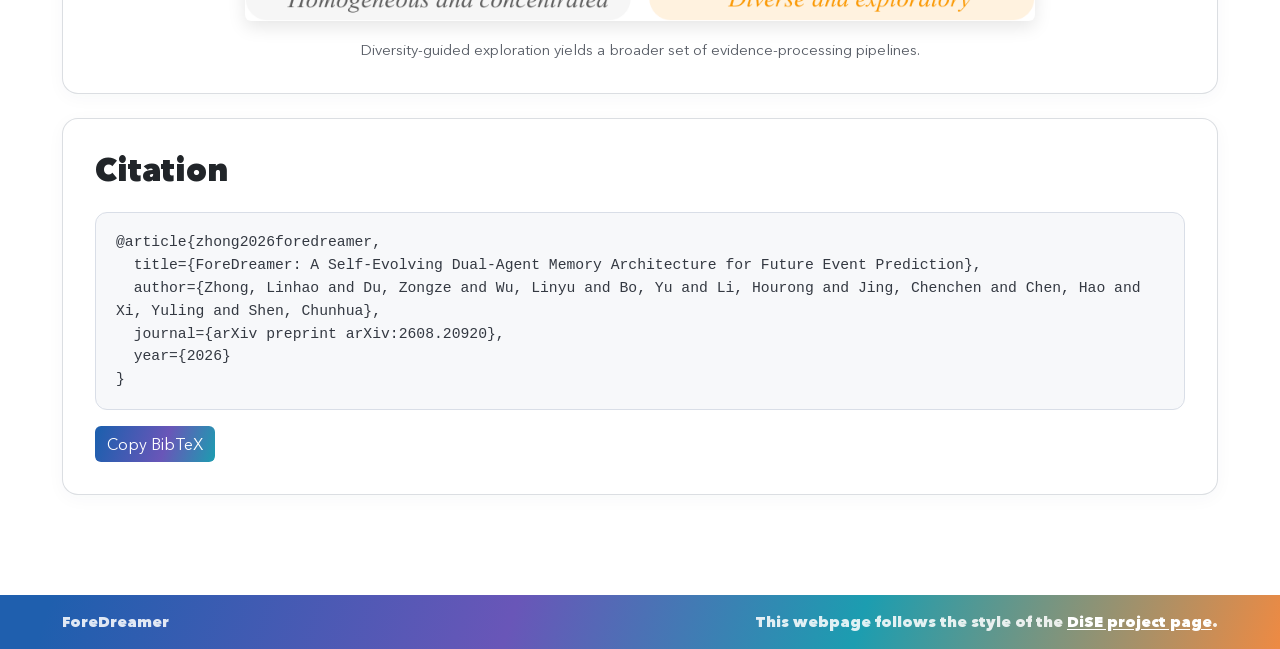
==== commit 669e4920: "Update Chunhua Shen affiliation" ====
--- a/ForeDreamer/index.html
+++ b/ForeDreamer/index.html
@@ -57,7 +57,7 @@
                 <a href="https://scholar.google.com/citations?user=5n05YgoAAAAJ"><strong>Yuling Xi</strong></a><sup>1,†</sup>
             </div>
             <div class="author-name">
-                <a href="https://cshen.github.io/"><strong>Chunhua Shen</strong></a><sup>1,2,†</sup>
+                <a href="https://cshen.github.io/"><strong>Chunhua Shen</strong></a><sup>1,2,4,†</sup>
             </div>
         </div>
 
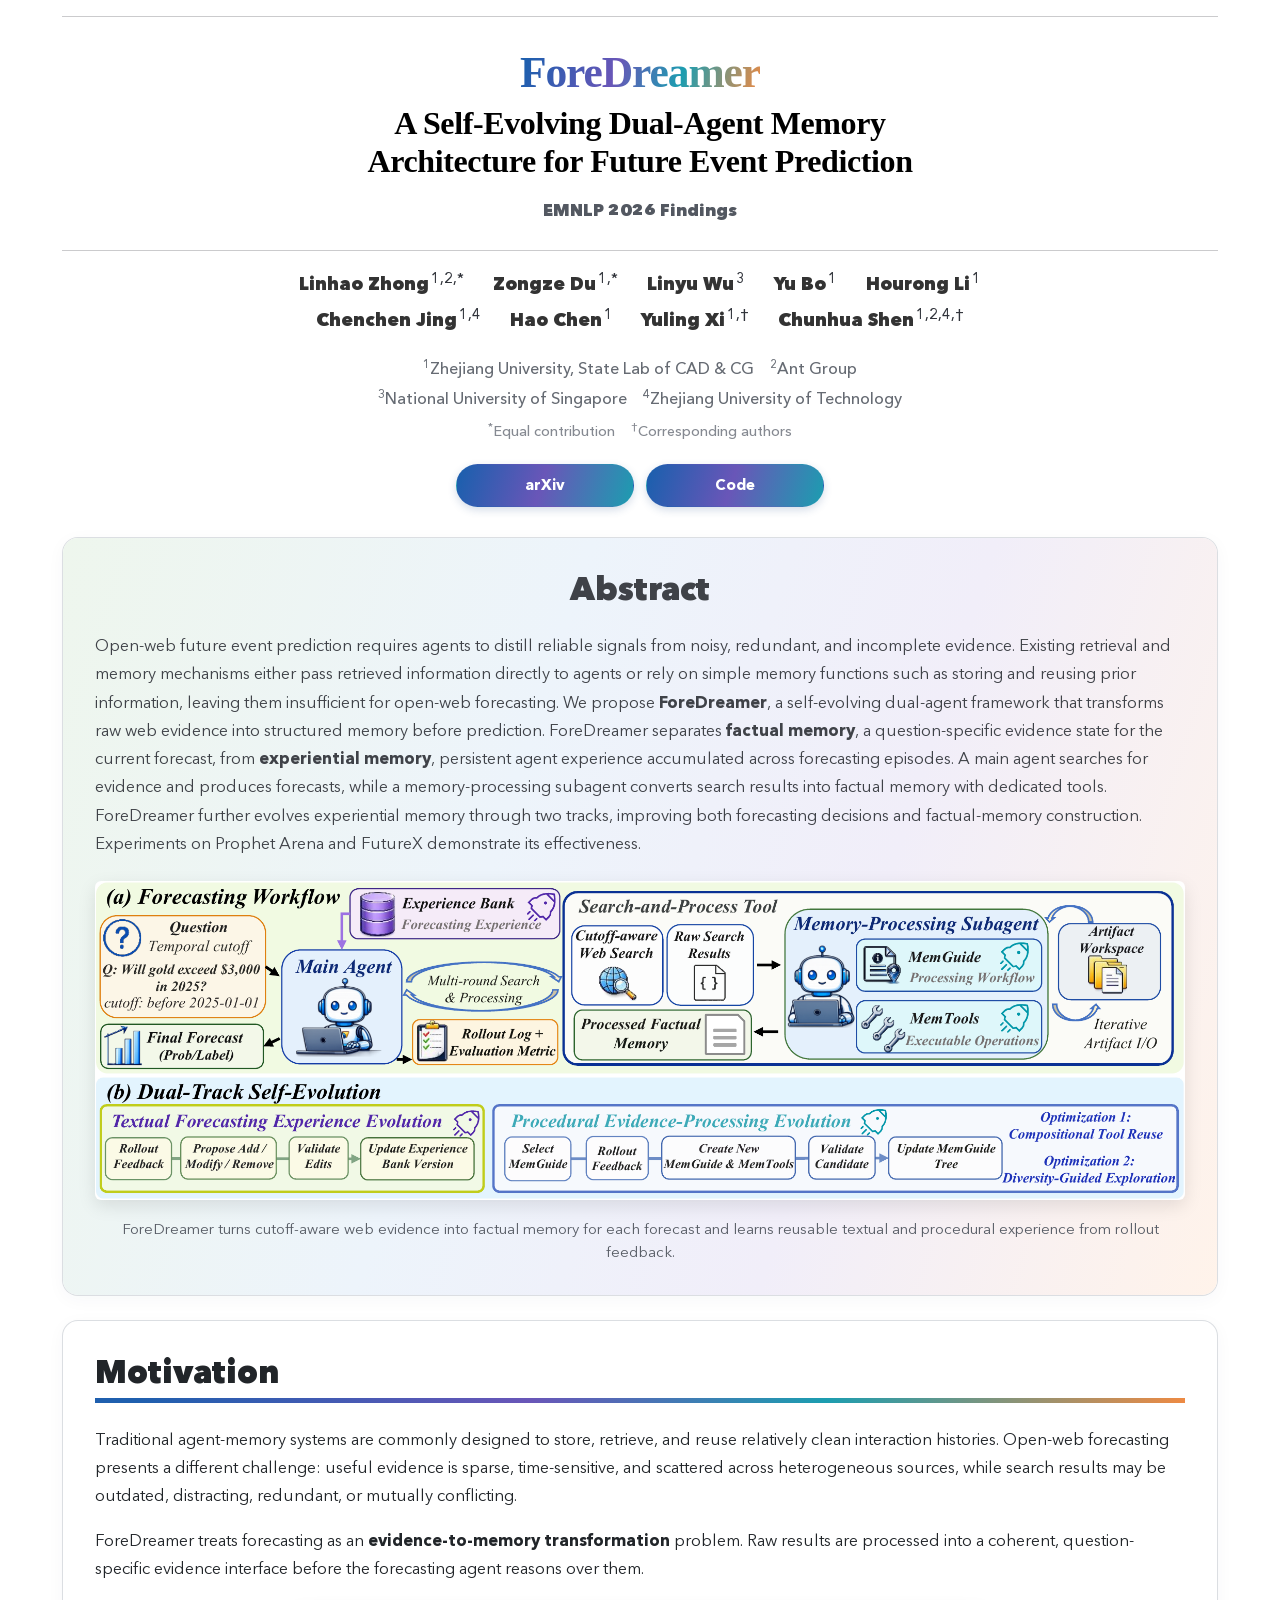
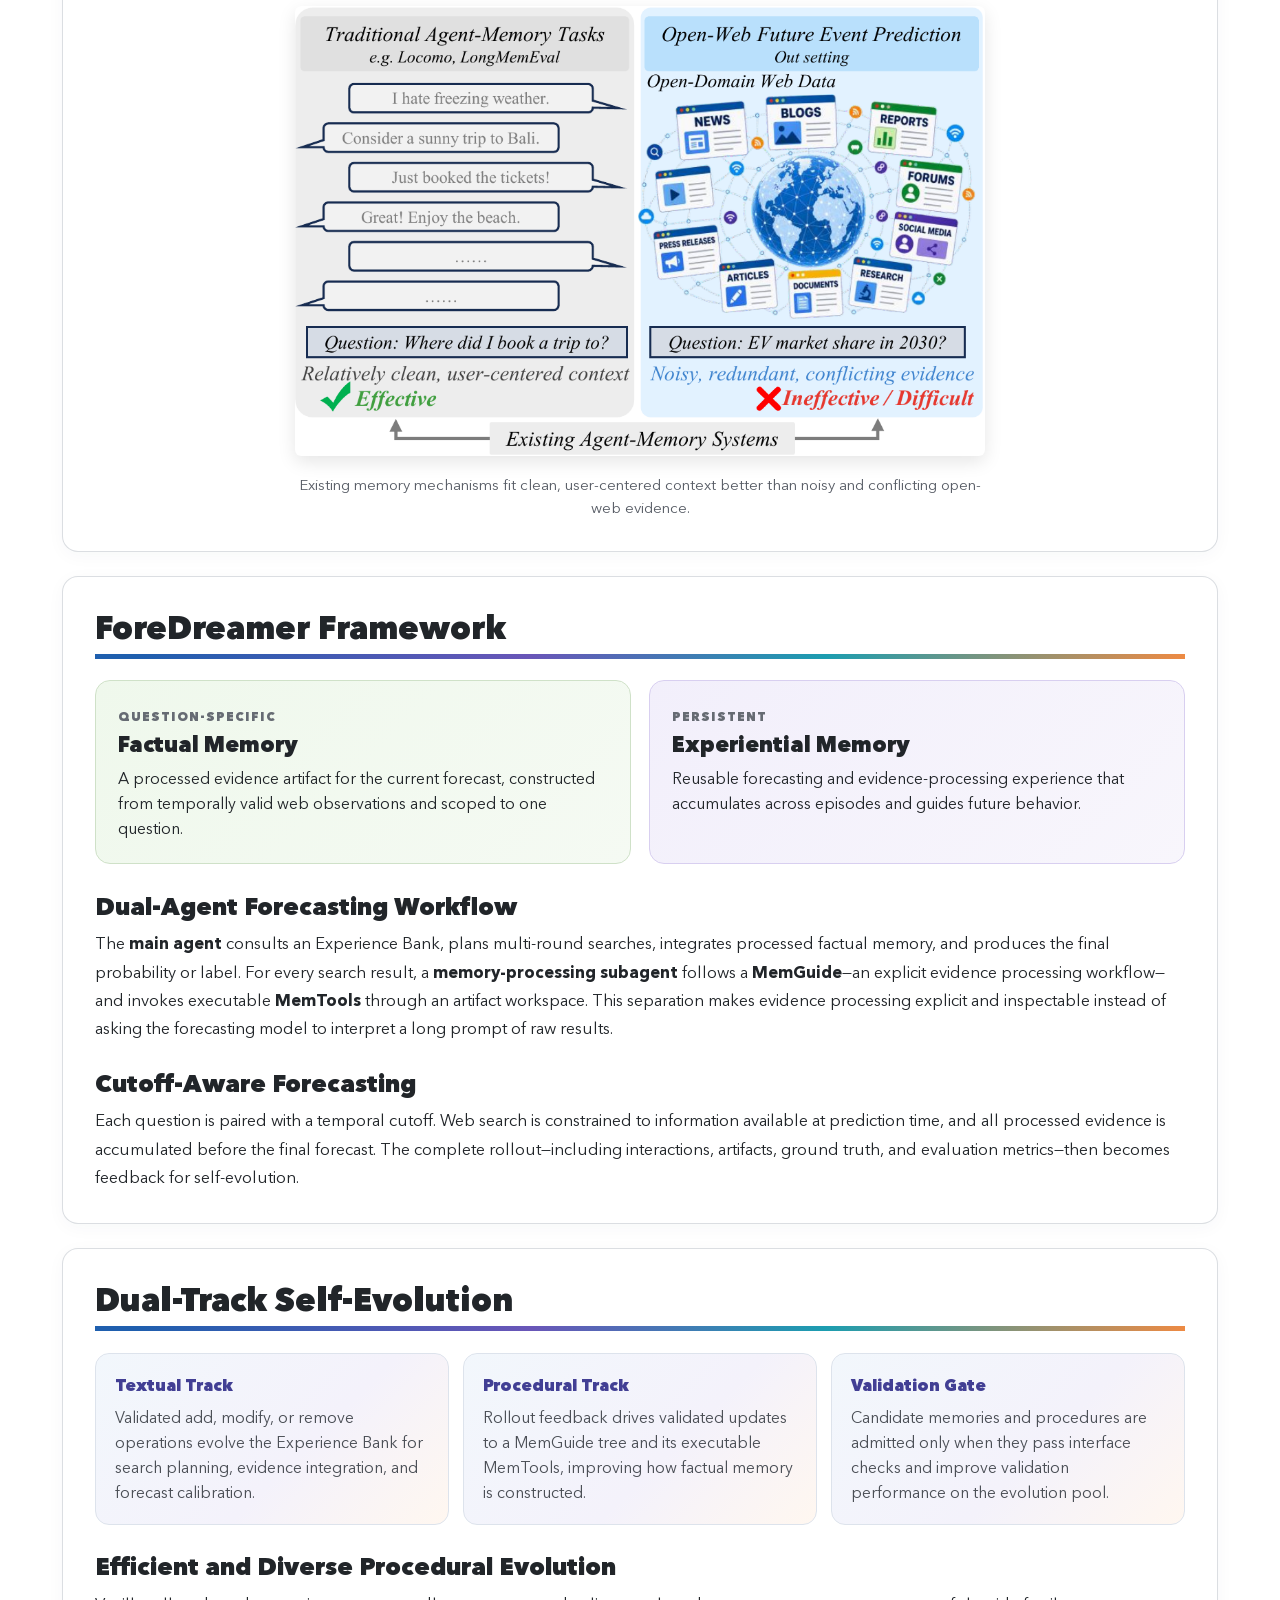
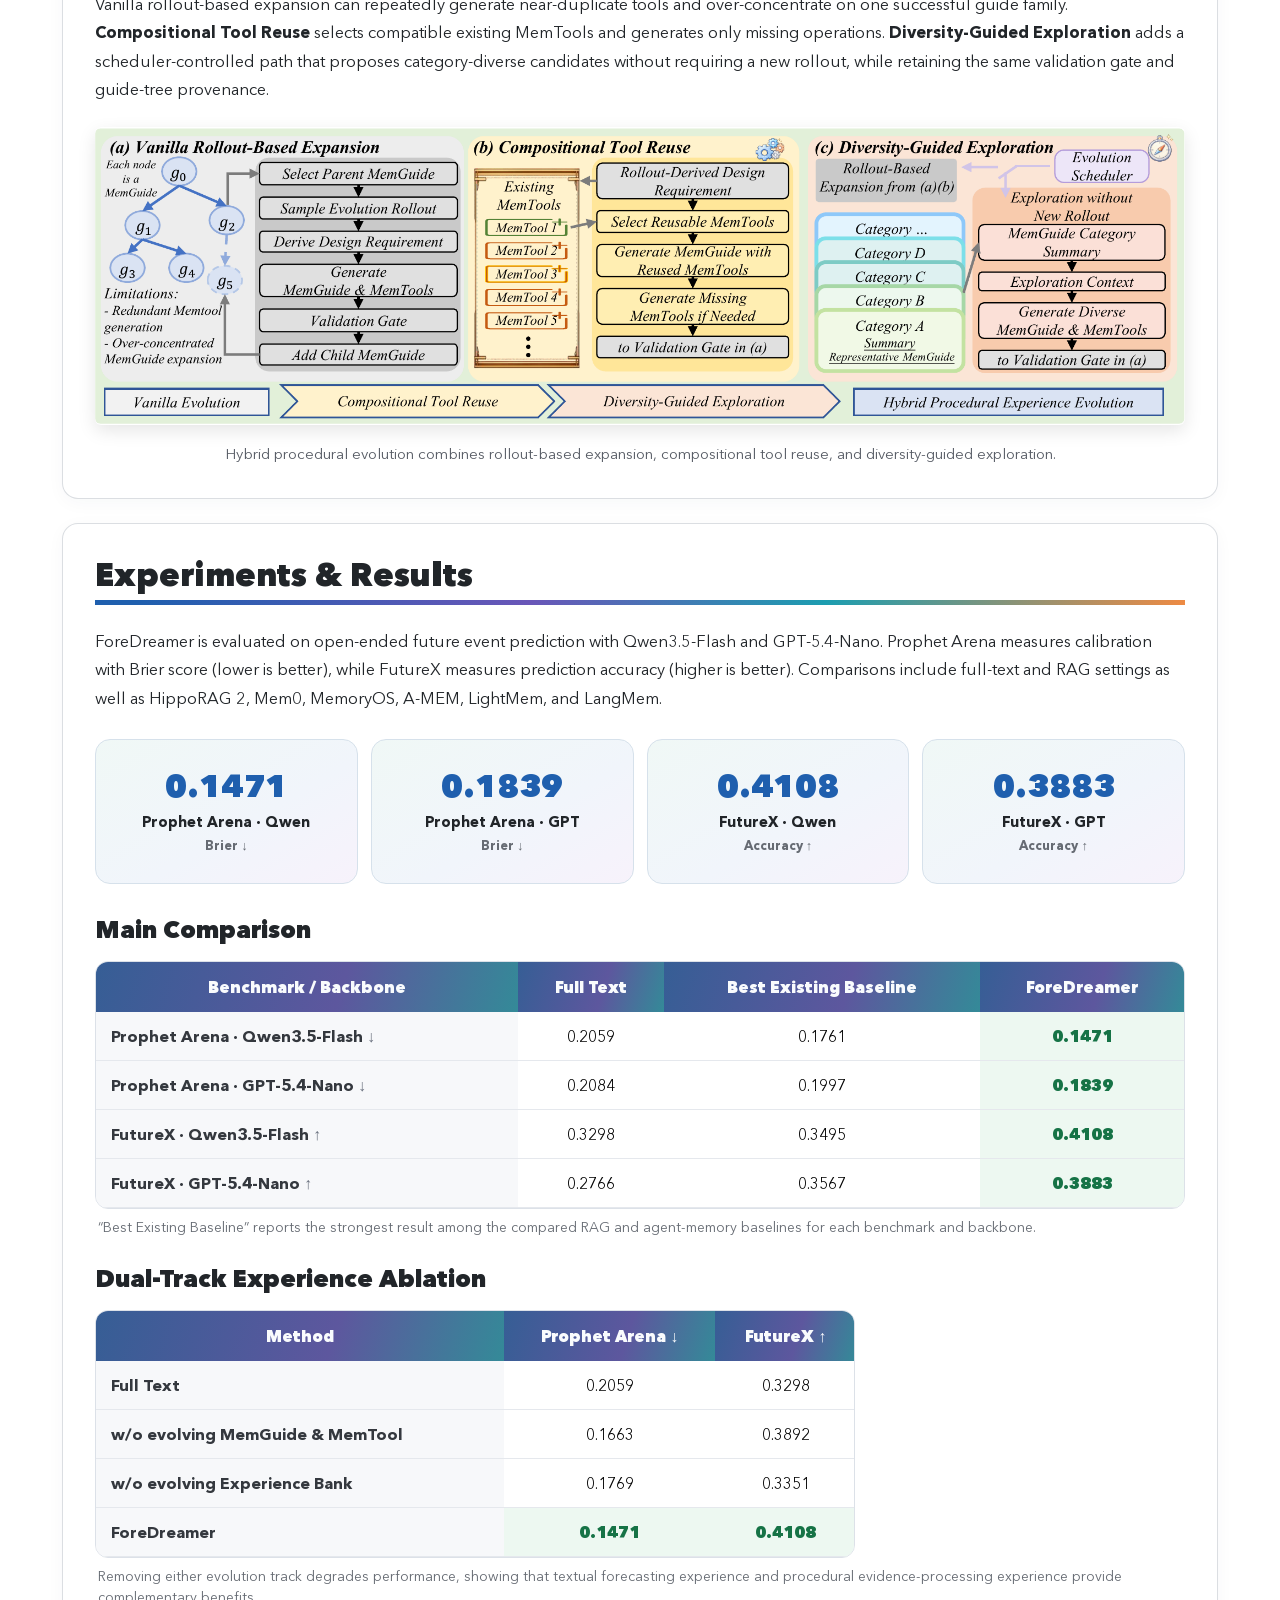
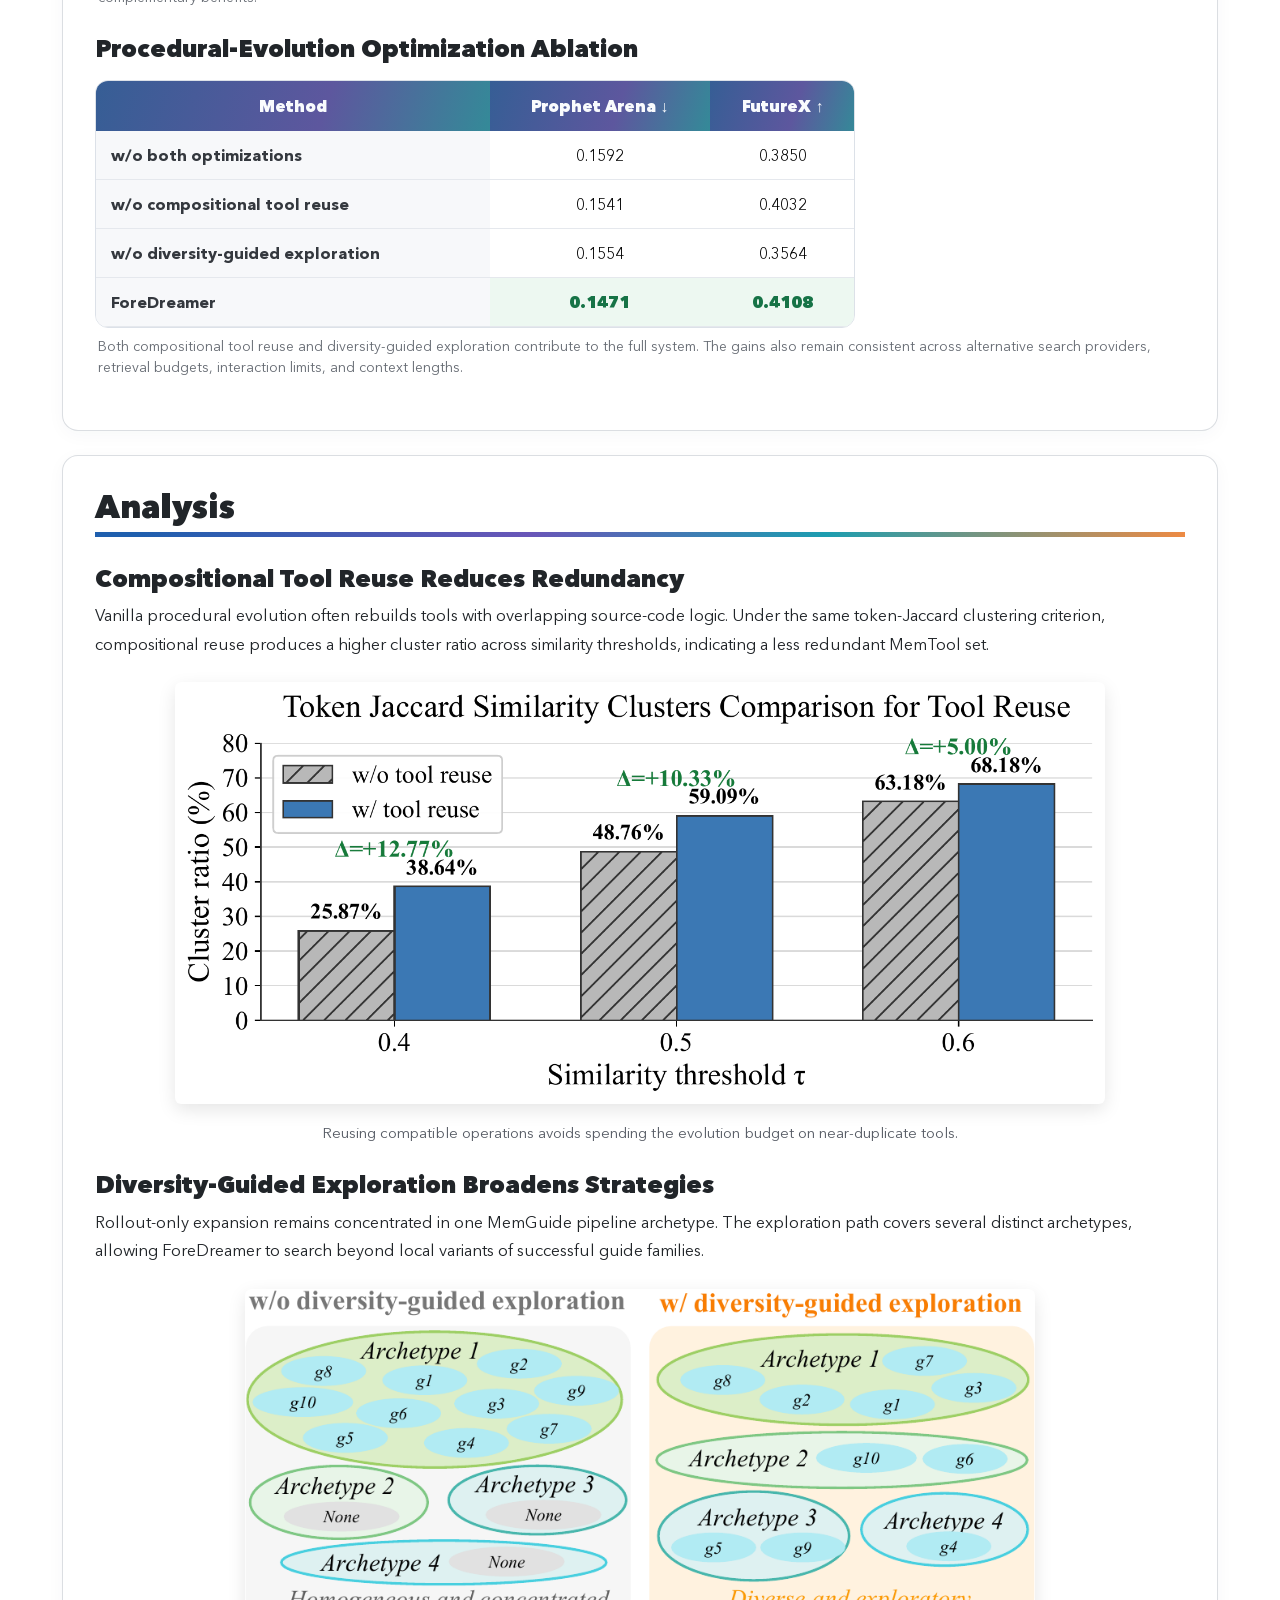
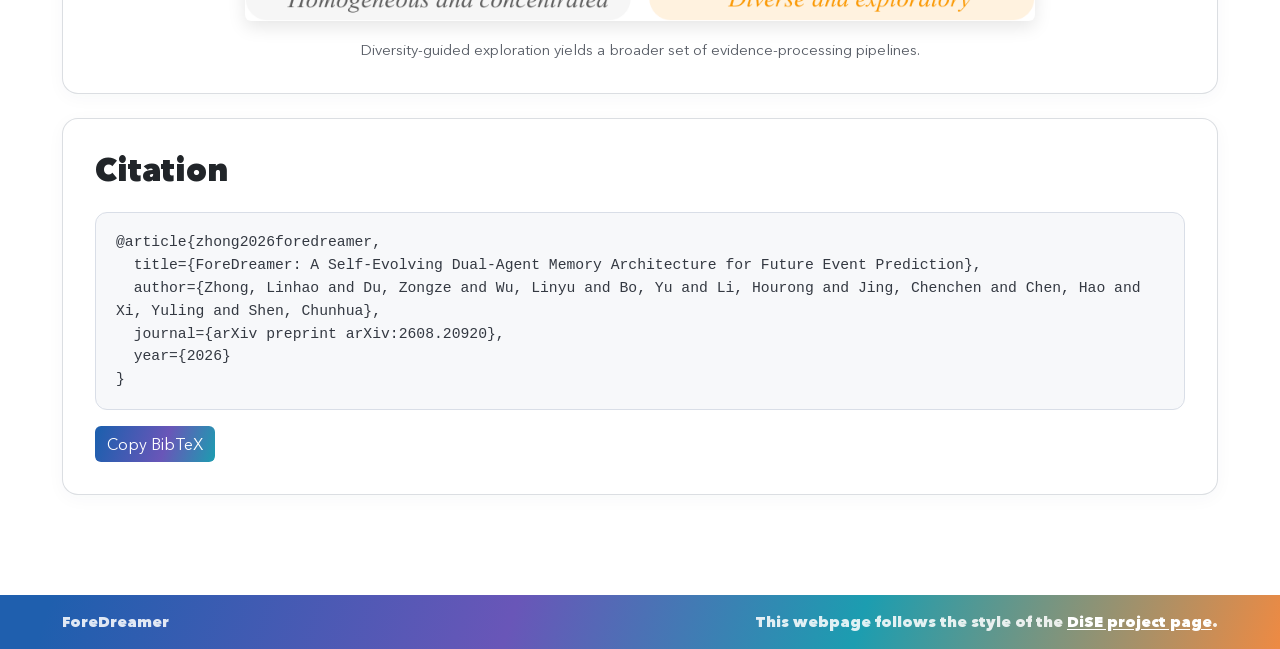
==== commit 02941748: "Add ForeDreamer code links" ====
--- a/ForeDreamer/index.html
+++ b/ForeDreamer/index.html
@@ -75,7 +75,7 @@
 
     <div id="links" class="text-center" aria-label="Project resources">
         <a class="resource-pill" href="https://arxiv.org/abs/2608.20920" target="_blank" rel="noopener">arXiv</a>
-        <span class="resource-pill unavailable">Code · Coming soon</span>
+        <a class="resource-pill" href="https://github.com/zhongzero/ForeDreamer" target="_blank" rel="noopener">Code</a>
     </div>
 </header>
 
